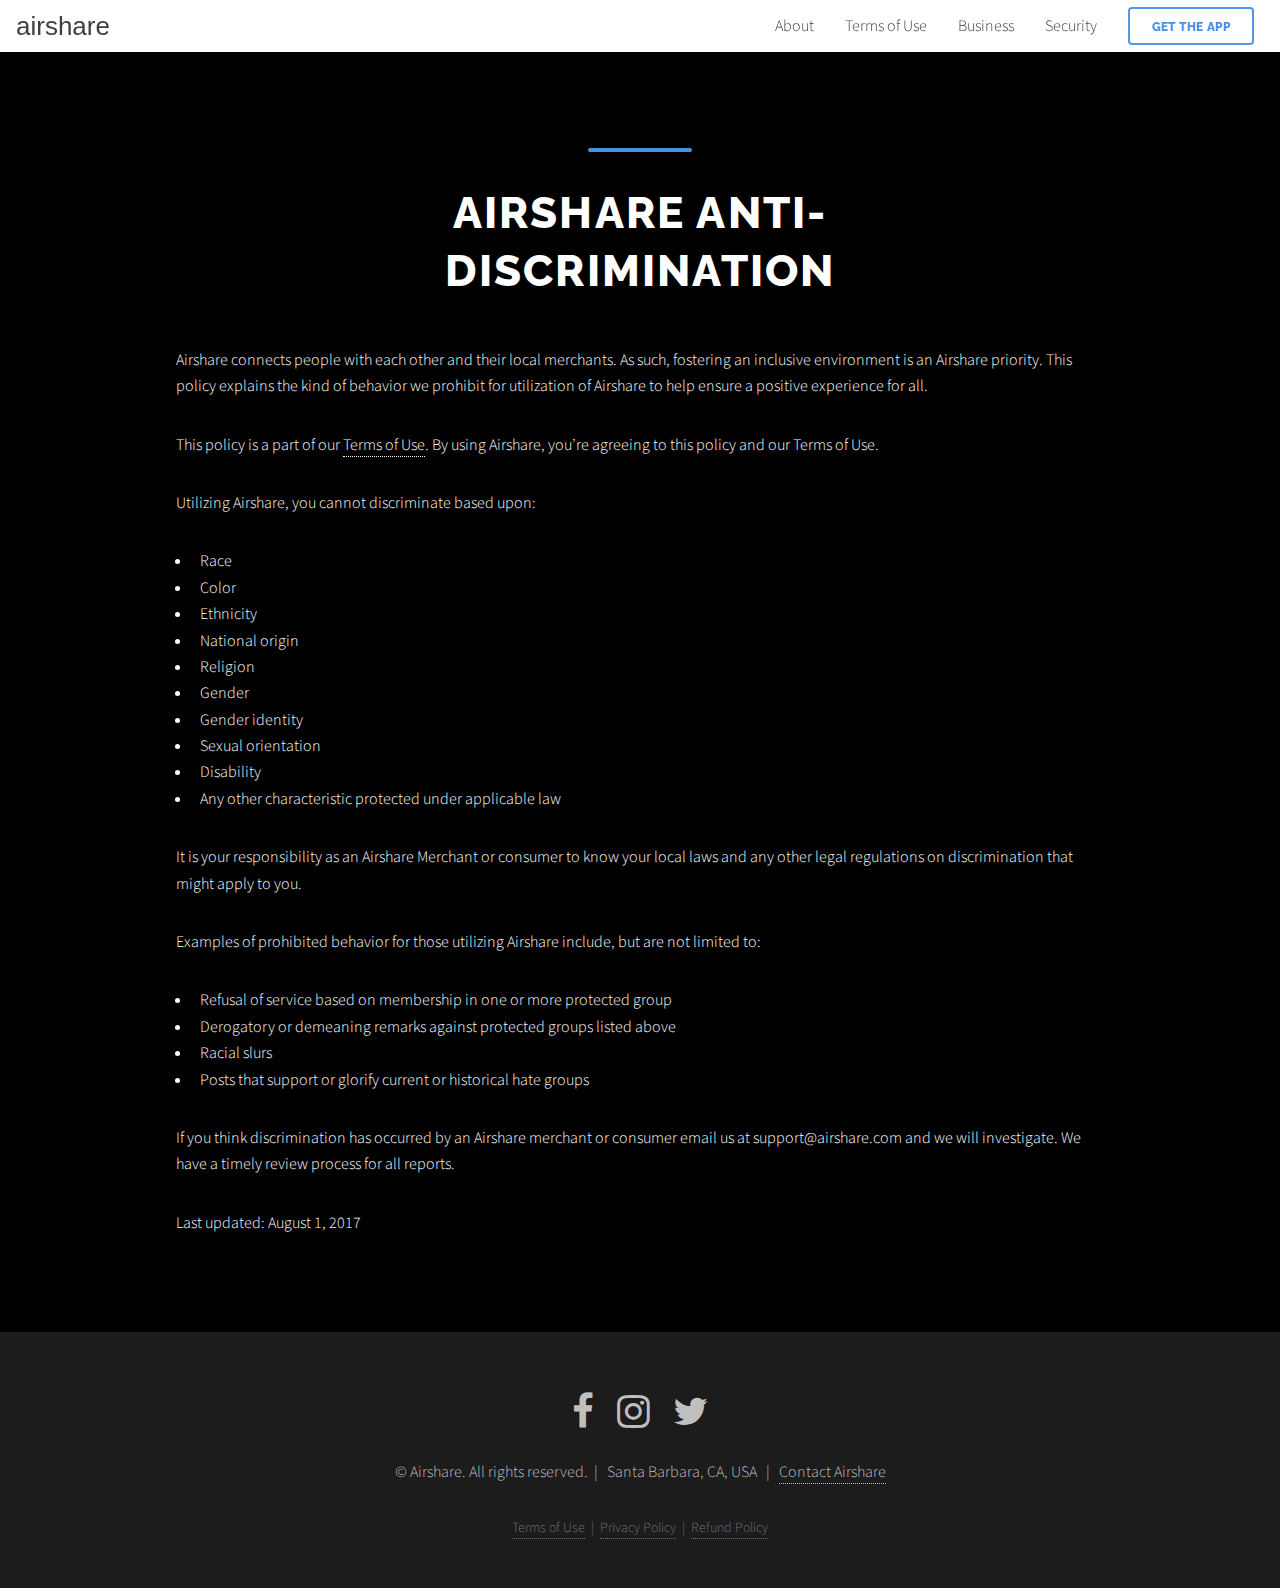
==== antidiscrimination_policy.html @ 9a364bba "merchant services agreement added" ====
<!DOCTYPE HTML>

<html>
	<head>
		<title>Airshare | Anti-Discrimination Policy</title>
		<meta charset="utf-8" />
		<meta name="viewport" content="width=device-width, initial-scale=1" />
		<link rel="stylesheet" href="assets/css/main.css" />
	</head>
	<body>

		<!-- Wrapper -->
			<div id="wrapper">

				<!-- Header -->
					<header id="header">

						<!-- Logo -->
							<div class="logo">
								<a href="/" class="questrial">airshare</a>
							</div>

						<!-- Nav -->
							<nav id="nav">
								<ul>
									<!-- <li class=""><a href="index.html" class="blue">Home</a></li> -->
									<li><a href="/#first" class="blue">About</a></li>
									<!--  <li>
										<a href="#" class="icon fa-angle-down">About</a>
										<ul>
											<li><a href="#">Option One</a></li>
											<li><a href="#">Option Two</a></li>
											<li><a href="#">Option Three</a></li>
											<li>
												<a href="#">Submenu</a>
												<ul>
													<li><a href="#">Option One</a></li>
													<li><a href="#">Option Two</a></li>
													<li><a href="#">Option Three</a></li>
													<li><a href="#">Option Four</a></li>
												</ul>
											</li>
										</ul>
									</li>  -->
									<li><a href="/#howitworks">Terms of Use</a></li>
									<li><a href="http://merchant.getairshare.com/" target="_blank">Business</a></li>
									<li><a href="security.html">Security</a></li>
									<!-- <li><a href="#">Get the App</a></li> -->
									<li><a href="https://itunes.apple.com/app/id1146579994" target="_blank" class="button alt fit small getappbtn">Get the App</a></li>
								</ul>
							</nav>

					</header>

				<!-- Section -->
					<section class="main alt">
						<header>
							<h1 class="whitetext">AIRSHARE ANTI-DISCRIMINATION</h1>
							
						</header>
						<div class="inner">

							<p class="whitetext">Airshare connects people with each other and their local merchants. As such, fostering an inclusive environment is an Airshare priority. This policy explains the kind of behavior we prohibit for utilization of Airshare to help ensure a positive experience for all.</p>

							<p class="whitetext">This policy is a part of our <a href="terms_of_use.html">Terms of Use</a>. By using Airshare, you’re agreeing to this policy and our Terms of Use.</p>

							<p class="whitetext">Utilizing Airshare, you cannot discriminate based upon:</p>

							<ul>
								<li class="whitetext">Race</li>
								<li class="whitetext">Color</li>
								<li class="whitetext">Ethnicity</li>
								<li class="whitetext">National origin</li>
								<li class="whitetext">Religion</li>
								<li class="whitetext">Gender</li>
								<li class="whitetext">Gender identity</li>
								<li class="whitetext">Sexual orientation</li>
								<li class="whitetext">Disability</li>
								<li class="whitetext">Any other characteristic protected under applicable law</li>
							</ul>

							
							<p class="whitetext">It is your responsibility as an Airshare Merchant or consumer to know your local laws and any other legal regulations on discrimination that might apply to you.</p>

							<p class="whitetext">Examples of prohibited behavior for those utilizing Airshare include, but are not limited to:</p>

							<ul>
								<li class="whitetext">Refusal of service based on membership in one or more protected group</li>
								<li class="whitetext">Derogatory or demeaning remarks against protected groups listed above</li>
								<li class="whitetext">Racial slurs</li>
								<li class="whitetext">Posts that support or glorify current or historical hate groups</li>
							</ul>

							<p class="whitetext">If you think discrimination has occurred by an Airshare merchant or consumer email us at support@airshare.com and we will investigate. We have a timely review process for all reports.</p>

							<p class="whitetext">Last updated: August 1, 2017</p>
							

							
							

						</div>
					</section>

				<!-- Footer -->
					<footer id="footer">
						<ul class="icons">
							<li><a href="https://www.facebook.com/getairshare/" target="_blank" class="icon alt fa-facebook"><span class="label">Facebook</span></a></li>
							<li><a href="https://www.instagram.com/getairshare/" target="_blank" class="icon alt fa-instagram"><span class="label">Instagram</span></a></li>
							<li><a href="https://twitter.com/getairshare" target="_blank" class="icon alt fa-twitter"><span class="label">Twitter</span></a></li>
							<!-- <li><a href="#" class="icon alt fa-youtube"><span class="label">Youtube</span></a></li> -->
							<!--  <li><a href="#" class="icon alt fa-phone"><span class="label">Phone</span></a></li>
							<li><a href="#" class="icon alt fa-envelope-o"><span class="label">Email</span></a></li>  -->
						</ul>
						<p class="copyright">&copy; Airshare. All rights reserved.&nbsp; | &nbsp; Santa Barbara, CA, USA &nbsp; | &nbsp; <a href="mailto:info@airshare.com?Subject=Website%20Inquiry" target="_top">Contact Airshare</a></p>
						<p class="terms"><a href="terms_of_use.html">Terms of Use</a>&nbsp; | &nbsp;<a href="privacy_policy.html">Privacy Policy</a>&nbsp; | &nbsp;<a href="refund_policy.html">Refund Policy</a></p>

					</footer>

			</div>

		<!-- Scripts -->
			<script src="assets/js/jquery.min.js"></script>
			<script src="assets/js/jquery.dropotron.min.js"></script>
			<script src="assets/js/jquery.scrollex.min.js"></script>
			<script src="assets/js/jquery.scrolly.min.js"></script>
			<script src="assets/js/skel.min.js"></script>
			<script src="assets/js/util.js"></script>
			<script src="assets/js/main.js"></script>

	</body>
</html>
---- assets/css/main.css ----
@import url(font-awesome.min.css);
@import url("https://fonts.googleapis.com/css?family=Raleway:800|Source+Sans+Pro:300,300i,600,600i");



/* Reset */

	html, body, div, span, applet, object, iframe, h1, h2, h3, h4, h5, h6, p, blockquote, pre, a, abbr, acronym, address, big, cite, code, del, dfn, em, img, ins, kbd, q, s, samp, small, strike, strong, sub, sup, tt, var, b, u, i, center, dl, dt, dd, ol, ul, li, fieldset, form, label, legend, table, caption, tbody, tfoot, thead, tr, th, td, article, aside, canvas, details, embed, figure, figcaption, footer, header, hgroup, menu, nav, output, ruby, section, summary, time, mark, audio, video {
		margin: 0;
		padding: 0;
		border: 0;
		font-size: 100%;
		font: inherit;
		vertical-align: baseline;
	}

	article, aside, details, figcaption, figure, footer, header, hgroup, menu, nav, section {
		display: block;
	}

	body {
		line-height: 1;
	}

	ol, ul {
		list-style: none;
	}

	blockquote, q {
		quotes: none;
	}

	blockquote:before, blockquote:after, q:before, q:after {
		content: '';
		content: none;
	}

	table {
		border-collapse: collapse;
		border-spacing: 0;
	}

	body {
		-webkit-text-size-adjust: none;
	}

/* Box Model */

	*, *:before, *:after {
		-moz-box-sizing: border-box;
		-webkit-box-sizing: border-box;
		box-sizing: border-box;
	}

/* Grid */

	.row {
		border-bottom: solid 1px transparent;
		-moz-box-sizing: border-box;
		-webkit-box-sizing: border-box;
		box-sizing: border-box;
	}

	.row > * {
		float: left;
		-moz-box-sizing: border-box;
		-webkit-box-sizing: border-box;
		box-sizing: border-box;
	}

	.row:after, .row:before {
		content: '';
		display: block;
		clear: both;
		height: 0;
	}

	.row.uniform > * > :first-child {
		margin-top: 0;
	}

	.row.uniform > * > :last-child {
		margin-bottom: 0;
	}

	.row.\30 \25 > * {
		padding: 0 0 0 0rem;
	}

	.row.\30 \25 {
		margin: 0 0 -1px 0rem;
	}

	.row.uniform.\30 \25 > * {
		padding: 0rem 0 0 0rem;
	}

	.row.uniform.\30 \25 {
		margin: 0rem 0 -1px 0rem;
	}

	.row > * {
		padding: 0 0 0 1.5rem;
	}

	.row {
		margin: 0 0 -1px -1.5rem;
	}

	.row.uniform > * {
		padding: 1.5rem 0 0 1.5rem;
	}

	.row.uniform {
		margin: -1.5rem 0 -1px -1.5rem;
	}

	.row.\32 00\25 > * {
		padding: 0 0 0 3rem;
	}

	.row.\32 00\25 {
		margin: 0 0 -1px -3rem;
	}

	.row.uniform.\32 00\25 > * {
		padding: 3rem 0 0 3rem;
	}

	.row.uniform.\32 00\25 {
		margin: -3rem 0 -1px -3rem;
	}

	.row.\31 50\25 > * {
		padding: 0 0 0 2.25rem;
	}

	.row.\31 50\25 {
		margin: 0 0 -1px -2.25rem;
	}

	.row.uniform.\31 50\25 > * {
		padding: 2.25rem 0 0 2.25rem;
	}

	.row.uniform.\31 50\25 {
		margin: -2.25rem 0 -1px -2.25rem;
	}

	.row.\35 0\25 > * {
		padding: 0 0 0 0.75rem;
	}

	.row.\35 0\25 {
		margin: 0 0 -1px -0.75rem;
	}

	.row.uniform.\35 0\25 > * {
		padding: 0.75rem 0 0 0.75rem;
	}

	.row.uniform.\35 0\25 {
		margin: -0.75rem 0 -1px -0.75rem;
	}

	.row.\32 5\25 > * {
		padding: 0 0 0 0.375rem;
	}

	.row.\32 5\25 {
		margin: 0 0 -1px -0.375rem;
	}

	.row.uniform.\32 5\25 > * {
		padding: 0.375rem 0 0 0.375rem;
	}

	.row.uniform.\32 5\25 {
		margin: -0.375rem 0 -1px -0.375rem;
	}

	.\31 2u, .\31 2u\24 {
		width: 100%;
		clear: none;
		margin-left: 0;
	}

	.\31 1u, .\31 1u\24 {
		width: 91.6666666667%;
		clear: none;
		margin-left: 0;
	}

	.\31 0u, .\31 0u\24 {
		width: 83.3333333333%;
		clear: none;
		margin-left: 0;
	}

	.\39 u, .\39 u\24 {
		width: 75%;
		clear: none;
		margin-left: 0;
	}

	.\38 u, .\38 u\24 {
		width: 66.6666666667%;
		clear: none;
		margin-left: 0;
	}

	.\37 u, .\37 u\24 {
		width: 58.3333333333%;
		clear: none;
		margin-left: 0;
	}

	.\36 u, .\36 u\24 {
		width: 50%;
		clear: none;
		margin-left: 0;
	}

	.\35 u, .\35 u\24 {
		width: 41.6666666667%;
		clear: none;
		margin-left: 0;
	}

	.\34 u, .\34 u\24 {
		width: 33.3333333333%;
		clear: none;
		margin-left: 0;
	}

	.\33 u, .\33 u\24 {
		width: 25%;
		clear: none;
		margin-left: 0;
	}

	.\32 u, .\32 u\24 {
		width: 16.6666666667%;
		clear: none;
		margin-left: 0;
	}

	.\31 u, .\31 u\24 {
		width: 8.3333333333%;
		clear: none;
		margin-left: 0;
	}

	.\31 2u\24 + *,
	.\31 1u\24 + *,
	.\31 0u\24 + *,
	.\39 u\24 + *,
	.\38 u\24 + *,
	.\37 u\24 + *,
	.\36 u\24 + *,
	.\35 u\24 + *,
	.\34 u\24 + *,
	.\33 u\24 + *,
	.\32 u\24 + *,
	.\31 u\24 + * {
		clear: left;
	}

	.\-11u {
		margin-left: 91.66667%;
	}

	.\-10u {
		margin-left: 83.33333%;
	}

	.\-9u {
		margin-left: 75%;
	}

	.\-8u {
		margin-left: 66.66667%;
	}

	.\-7u {
		margin-left: 58.33333%;
	}

	.\-6u {
		margin-left: 50%;
	}

	.\-5u {
		margin-left: 41.66667%;
	}

	.\-4u {
		margin-left: 33.33333%;
	}

	.\-3u {
		margin-left: 25%;
	}

	.\-2u {
		margin-left: 16.66667%;
	}

	.\-1u {
		margin-left: 8.33333%;
	}

	@media screen and (max-width: 1680px) {

		.row > * {
			padding: 0 0 0 1.5rem;
		}

		.row {
			margin: 0 0 -1px -1.5rem;
		}

		.row.uniform > * {
			padding: 1.5rem 0 0 1.5rem;
		}

		.row.uniform {
			margin: -1.5rem 0 -1px -1.5rem;
		}

		.row.\32 00\25 > * {
			padding: 0 0 0 3rem;
		}

		.row.\32 00\25 {
			margin: 0 0 -1px -3rem;
		}

		.row.uniform.\32 00\25 > * {
			padding: 3rem 0 0 3rem;
		}

		.row.uniform.\32 00\25 {
			margin: -3rem 0 -1px -3rem;
		}

		.row.\31 50\25 > * {
			padding: 0 0 0 2.25rem;
		}

		.row.\31 50\25 {
			margin: 0 0 -1px -2.25rem;
		}

		.row.uniform.\31 50\25 > * {
			padding: 2.25rem 0 0 2.25rem;
		}

		.row.uniform.\31 50\25 {
			margin: -2.25rem 0 -1px -2.25rem;
		}

		.row.\35 0\25 > * {
			padding: 0 0 0 0.75rem;
		}

		.row.\35 0\25 {
			margin: 0 0 -1px -0.75rem;
		}

		.row.uniform.\35 0\25 > * {
			padding: 0.75rem 0 0 0.75rem;
		}

		.row.uniform.\35 0\25 {
			margin: -0.75rem 0 -1px -0.75rem;
		}

		.row.\32 5\25 > * {
			padding: 0 0 0 0.375rem;
		}

		.row.\32 5\25 {
			margin: 0 0 -1px -0.375rem;
		}

		.row.uniform.\32 5\25 > * {
			padding: 0.375rem 0 0 0.375rem;
		}

		.row.uniform.\32 5\25 {
			margin: -0.375rem 0 -1px -0.375rem;
		}

		.\31 2u\28xlarge\29, .\31 2u\24\28xlarge\29 {
			width: 100%;
			clear: none;
			margin-left: 0;
		}

		.\31 1u\28xlarge\29, .\31 1u\24\28xlarge\29 {
			width: 91.6666666667%;
			clear: none;
			margin-left: 0;
		}

		.\31 0u\28xlarge\29, .\31 0u\24\28xlarge\29 {
			width: 83.3333333333%;
			clear: none;
			margin-left: 0;
		}

		.\39 u\28xlarge\29, .\39 u\24\28xlarge\29 {
			width: 75%;
			clear: none;
			margin-left: 0;
		}

		.\38 u\28xlarge\29, .\38 u\24\28xlarge\29 {
			width: 66.6666666667%;
			clear: none;
			margin-left: 0;
		}

		.\37 u\28xlarge\29, .\37 u\24\28xlarge\29 {
			width: 58.3333333333%;
			clear: none;
			margin-left: 0;
		}

		.\36 u\28xlarge\29, .\36 u\24\28xlarge\29 {
			width: 50%;
			clear: none;
			margin-left: 0;
		}

		.\35 u\28xlarge\29, .\35 u\24\28xlarge\29 {
			width: 41.6666666667%;
			clear: none;
			margin-left: 0;
		}

		.\34 u\28xlarge\29, .\34 u\24\28xlarge\29 {
			width: 33.3333333333%;
			clear: none;
			margin-left: 0;
		}

		.\33 u\28xlarge\29, .\33 u\24\28xlarge\29 {
			width: 25%;
			clear: none;
			margin-left: 0;
		}

		.\32 u\28xlarge\29, .\32 u\24\28xlarge\29 {
			width: 16.6666666667%;
			clear: none;
			margin-left: 0;
		}

		.\31 u\28xlarge\29, .\31 u\24\28xlarge\29 {
			width: 8.3333333333%;
			clear: none;
			margin-left: 0;
		}

		.\31 2u\24\28xlarge\29 + *,
		.\31 1u\24\28xlarge\29 + *,
		.\31 0u\24\28xlarge\29 + *,
		.\39 u\24\28xlarge\29 + *,
		.\38 u\24\28xlarge\29 + *,
		.\37 u\24\28xlarge\29 + *,
		.\36 u\24\28xlarge\29 + *,
		.\35 u\24\28xlarge\29 + *,
		.\34 u\24\28xlarge\29 + *,
		.\33 u\24\28xlarge\29 + *,
		.\32 u\24\28xlarge\29 + *,
		.\31 u\24\28xlarge\29 + * {
			clear: left;
		}

		.\-11u\28xlarge\29 {
			margin-left: 91.66667%;
		}

		.\-10u\28xlarge\29 {
			margin-left: 83.33333%;
		}

		.\-9u\28xlarge\29 {
			margin-left: 75%;
		}

		.\-8u\28xlarge\29 {
			margin-left: 66.66667%;
		}

		.\-7u\28xlarge\29 {
			margin-left: 58.33333%;
		}

		.\-6u\28xlarge\29 {
			margin-left: 50%;
		}

		.\-5u\28xlarge\29 {
			margin-left: 41.66667%;
		}

		.\-4u\28xlarge\29 {
			margin-left: 33.33333%;
		}

		.\-3u\28xlarge\29 {
			margin-left: 25%;
		}

		.\-2u\28xlarge\29 {
			margin-left: 16.66667%;
		}

		.\-1u\28xlarge\29 {
			margin-left: 8.33333%;
		}

	}

	@media screen and (max-width: 1280px) {

		.row > * {
			padding: 0 0 0 1.5rem;
		}

		.row {
			margin: 0 0 -1px -1.5rem;
		}

		.row.uniform > * {
			padding: 1.5rem 0 0 1.5rem;
		}

		.row.uniform {
			margin: -1.5rem 0 -1px -1.5rem;
		}

		.row.\32 00\25 > * {
			padding: 0 0 0 3rem;
		}

		.row.\32 00\25 {
			margin: 0 0 -1px -3rem;
		}

		.row.uniform.\32 00\25 > * {
			padding: 3rem 0 0 3rem;
		}

		.row.uniform.\32 00\25 {
			margin: -3rem 0 -1px -3rem;
		}

		.row.\31 50\25 > * {
			padding: 0 0 0 2.25rem;
		}

		.row.\31 50\25 {
			margin: 0 0 -1px -2.25rem;
		}

		.row.uniform.\31 50\25 > * {
			padding: 2.25rem 0 0 2.25rem;
		}

		.row.uniform.\31 50\25 {
			margin: -2.25rem 0 -1px -2.25rem;
		}

		.row.\35 0\25 > * {
			padding: 0 0 0 0.75rem;
		}

		.row.\35 0\25 {
			margin: 0 0 -1px -0.75rem;
		}

		.row.uniform.\35 0\25 > * {
			padding: 0.75rem 0 0 0.75rem;
		}

		.row.uniform.\35 0\25 {
			margin: -0.75rem 0 -1px -0.75rem;
		}

		.row.\32 5\25 > * {
			padding: 0 0 0 0.375rem;
		}

		.row.\32 5\25 {
			margin: 0 0 -1px -0.375rem;
		}

		.row.uniform.\32 5\25 > * {
			padding: 0.375rem 0 0 0.375rem;
		}

		.row.uniform.\32 5\25 {
			margin: -0.375rem 0 -1px -0.375rem;
		}

		.\31 2u\28large\29, .\31 2u\24\28large\29 {
			width: 100%;
			clear: none;
			margin-left: 0;
		}

		.\31 1u\28large\29, .\31 1u\24\28large\29 {
			width: 91.6666666667%;
			clear: none;
			margin-left: 0;
		}

		.\31 0u\28large\29, .\31 0u\24\28large\29 {
			width: 83.3333333333%;
			clear: none;
			margin-left: 0;
		}

		.\39 u\28large\29, .\39 u\24\28large\29 {
			width: 75%;
			clear: none;
			margin-left: 0;
		}

		.\38 u\28large\29, .\38 u\24\28large\29 {
			width: 66.6666666667%;
			clear: none;
			margin-left: 0;
		}

		.\37 u\28large\29, .\37 u\24\28large\29 {
			width: 58.3333333333%;
			clear: none;
			margin-left: 0;
		}

		.\36 u\28large\29, .\36 u\24\28large\29 {
			width: 50%;
			clear: none;
			margin-left: 0;
		}

		.\35 u\28large\29, .\35 u\24\28large\29 {
			width: 41.6666666667%;
			clear: none;
			margin-left: 0;
		}

		.\34 u\28large\29, .\34 u\24\28large\29 {
			width: 33.3333333333%;
			clear: none;
			margin-left: 0;
		}

		.\33 u\28large\29, .\33 u\24\28large\29 {
			width: 25%;
			clear: none;
			margin-left: 0;
		}

		.\32 u\28large\29, .\32 u\24\28large\29 {
			width: 16.6666666667%;
			clear: none;
			margin-left: 0;
		}

		.\31 u\28large\29, .\31 u\24\28large\29 {
			width: 8.3333333333%;
			clear: none;
			margin-left: 0;
		}

		.\31 2u\24\28large\29 + *,
		.\31 1u\24\28large\29 + *,
		.\31 0u\24\28large\29 + *,
		.\39 u\24\28large\29 + *,
		.\38 u\24\28large\29 + *,
		.\37 u\24\28large\29 + *,
		.\36 u\24\28large\29 + *,
		.\35 u\24\28large\29 + *,
		.\34 u\24\28large\29 + *,
		.\33 u\24\28large\29 + *,
		.\32 u\24\28large\29 + *,
		.\31 u\24\28large\29 + * {
			clear: left;
		}

		.\-11u\28large\29 {
			margin-left: 91.66667%;
		}

		.\-10u\28large\29 {
			margin-left: 83.33333%;
		}

		.\-9u\28large\29 {
			margin-left: 75%;
		}

		.\-8u\28large\29 {
			margin-left: 66.66667%;
		}

		.\-7u\28large\29 {
			margin-left: 58.33333%;
		}

		.\-6u\28large\29 {
			margin-left: 50%;
		}

		.\-5u\28large\29 {
			margin-left: 41.66667%;
		}

		.\-4u\28large\29 {
			margin-left: 33.33333%;
		}

		.\-3u\28large\29 {
			margin-left: 25%;
		}

		.\-2u\28large\29 {
			margin-left: 16.66667%;
		}

		.\-1u\28large\29 {
			margin-left: 8.33333%;
		}

	}

	@media screen and (max-width: 980px) {

		.row > * {
			padding: 0 0 0 1.5rem;
		}

		.row {
			margin: 0 0 -1px -1.5rem;
		}

		.row.uniform > * {
			padding: 1.5rem 0 0 1.5rem;
		}

		.row.uniform {
			margin: -1.5rem 0 -1px -1.5rem;
		}

		.row.\32 00\25 > * {
			padding: 0 0 0 3rem;
		}

		.row.\32 00\25 {
			margin: 0 0 -1px -3rem;
		}

		.row.uniform.\32 00\25 > * {
			padding: 3rem 0 0 3rem;
		}

		.row.uniform.\32 00\25 {
			margin: -3rem 0 -1px -3rem;
		}

		.row.\31 50\25 > * {
			padding: 0 0 0 2.25rem;
		}

		.row.\31 50\25 {
			margin: 0 0 -1px -2.25rem;
		}

		.row.uniform.\31 50\25 > * {
			padding: 2.25rem 0 0 2.25rem;
		}

		.row.uniform.\31 50\25 {
			margin: -2.25rem 0 -1px -2.25rem;
		}

		.row.\35 0\25 > * {
			padding: 0 0 0 0.75rem;
		}

		.row.\35 0\25 {
			margin: 0 0 -1px -0.75rem;
		}

		.row.uniform.\35 0\25 > * {
			padding: 0.75rem 0 0 0.75rem;
		}

		.row.uniform.\35 0\25 {
			margin: -0.75rem 0 -1px -0.75rem;
		}

		.row.\32 5\25 > * {
			padding: 0 0 0 0.375rem;
		}

		.row.\32 5\25 {
			margin: 0 0 -1px -0.375rem;
		}

		.row.uniform.\32 5\25 > * {
			padding: 0.375rem 0 0 0.375rem;
		}

		.row.uniform.\32 5\25 {
			margin: -0.375rem 0 -1px -0.375rem;
		}

		.\31 2u\28medium\29, .\31 2u\24\28medium\29 {
			width: 100%;
			clear: none;
			margin-left: 0;
		}

		.\31 1u\28medium\29, .\31 1u\24\28medium\29 {
			width: 91.6666666667%;
			clear: none;
			margin-left: 0;
		}

		.\31 0u\28medium\29, .\31 0u\24\28medium\29 {
			width: 83.3333333333%;
			clear: none;
			margin-left: 0;
		}

		.\39 u\28medium\29, .\39 u\24\28medium\29 {
			width: 75%;
			clear: none;
			margin-left: 0;
		}

		.\38 u\28medium\29, .\38 u\24\28medium\29 {
			width: 66.6666666667%;
			clear: none;
			margin-left: 0;
		}

		.\37 u\28medium\29, .\37 u\24\28medium\29 {
			width: 58.3333333333%;
			clear: none;
			margin-left: 0;
		}

		.\36 u\28medium\29, .\36 u\24\28medium\29 {
			width: 50%;
			clear: none;
			margin-left: 0;
		}

		.\35 u\28medium\29, .\35 u\24\28medium\29 {
			width: 41.6666666667%;
			clear: none;
			margin-left: 0;
		}

		.\34 u\28medium\29, .\34 u\24\28medium\29 {
			width: 33.3333333333%;
			clear: none;
			margin-left: 0;
		}

		.\33 u\28medium\29, .\33 u\24\28medium\29 {
			width: 25%;
			clear: none;
			margin-left: 0;
		}

		.\32 u\28medium\29, .\32 u\24\28medium\29 {
			width: 16.6666666667%;
			clear: none;
			margin-left: 0;
		}

		.\31 u\28medium\29, .\31 u\24\28medium\29 {
			width: 8.3333333333%;
			clear: none;
			margin-left: 0;
		}

		.\31 2u\24\28medium\29 + *,
		.\31 1u\24\28medium\29 + *,
		.\31 0u\24\28medium\29 + *,
		.\39 u\24\28medium\29 + *,
		.\38 u\24\28medium\29 + *,
		.\37 u\24\28medium\29 + *,
		.\36 u\24\28medium\29 + *,
		.\35 u\24\28medium\29 + *,
		.\34 u\24\28medium\29 + *,
		.\33 u\24\28medium\29 + *,
		.\32 u\24\28medium\29 + *,
		.\31 u\24\28medium\29 + * {
			clear: left;
		}

		.\-11u\28medium\29 {
			margin-left: 91.66667%;
		}

		.\-10u\28medium\29 {
			margin-left: 83.33333%;
		}

		.\-9u\28medium\29 {
			margin-left: 75%;
		}

		.\-8u\28medium\29 {
			margin-left: 66.66667%;
		}

		.\-7u\28medium\29 {
			margin-left: 58.33333%;
		}

		.\-6u\28medium\29 {
			margin-left: 50%;
		}

		.\-5u\28medium\29 {
			margin-left: 41.66667%;
		}

		.\-4u\28medium\29 {
			margin-left: 33.33333%;
		}

		.\-3u\28medium\29 {
			margin-left: 25%;
		}

		.\-2u\28medium\29 {
			margin-left: 16.66667%;
		}

		.\-1u\28medium\29 {
			margin-left: 8.33333%;
		}

	}

	@media screen and (max-width: 736px) {

		.row > * {
			padding: 0 0 0 1.5rem;
		}

		.row {
			margin: 0 0 -1px -1.5rem;
		}

		.row.uniform > * {
			padding: 1.5rem 0 0 1.5rem;
		}

		.row.uniform {
			margin: -1.5rem 0 -1px -1.5rem;
		}

		.row.\32 00\25 > * {
			padding: 0 0 0 3rem;
		}

		.row.\32 00\25 {
			margin: 0 0 -1px -3rem;
		}

		.row.uniform.\32 00\25 > * {
			padding: 3rem 0 0 3rem;
		}

		.row.uniform.\32 00\25 {
			margin: -3rem 0 -1px -3rem;
		}

		.row.\31 50\25 > * {
			padding: 0 0 0 2.25rem;
		}

		.row.\31 50\25 {
			margin: 0 0 -1px -2.25rem;
		}

		.row.uniform.\31 50\25 > * {
			padding: 2.25rem 0 0 2.25rem;
		}

		.row.uniform.\31 50\25 {
			margin: -2.25rem 0 -1px -2.25rem;
		}

		.row.\35 0\25 > * {
			padding: 0 0 0 0.75rem;
		}

		.row.\35 0\25 {
			margin: 0 0 -1px -0.75rem;
		}

		.row.uniform.\35 0\25 > * {
			padding: 0.75rem 0 0 0.75rem;
		}

		.row.uniform.\35 0\25 {
			margin: -0.75rem 0 -1px -0.75rem;
		}

		.row.\32 5\25 > * {
			padding: 0 0 0 0.375rem;
		}

		.row.\32 5\25 {
			margin: 0 0 -1px -0.375rem;
		}

		.row.uniform.\32 5\25 > * {
			padding: 0.375rem 0 0 0.375rem;
		}

		.row.uniform.\32 5\25 {
			margin: -0.375rem 0 -1px -0.375rem;
		}

		.\31 2u\28small\29, .\31 2u\24\28small\29 {
			width: 100%;
			clear: none;
			margin-left: 0;
		}

		.\31 1u\28small\29, .\31 1u\24\28small\29 {
			width: 91.6666666667%;
			clear: none;
			margin-left: 0;
		}

		.\31 0u\28small\29, .\31 0u\24\28small\29 {
			width: 83.3333333333%;
			clear: none;
			margin-left: 0;
		}

		.\39 u\28small\29, .\39 u\24\28small\29 {
			width: 75%;
			clear: none;
			margin-left: 0;
		}

		.\38 u\28small\29, .\38 u\24\28small\29 {
			width: 66.6666666667%;
			clear: none;
			margin-left: 0;
		}

		.\37 u\28small\29, .\37 u\24\28small\29 {
			width: 58.3333333333%;
			clear: none;
			margin-left: 0;
		}

		.\36 u\28small\29, .\36 u\24\28small\29 {
			width: 50%;
			clear: none;
			margin-left: 0;
		}

		.\35 u\28small\29, .\35 u\24\28small\29 {
			width: 41.6666666667%;
			clear: none;
			margin-left: 0;
		}

		.\34 u\28small\29, .\34 u\24\28small\29 {
			width: 33.3333333333%;
			clear: none;
			margin-left: 0;
		}

		.\33 u\28small\29, .\33 u\24\28small\29 {
			width: 25%;
			clear: none;
			margin-left: 0;
		}

		.\32 u\28small\29, .\32 u\24\28small\29 {
			width: 16.6666666667%;
			clear: none;
			margin-left: 0;
		}

		.\31 u\28small\29, .\31 u\24\28small\29 {
			width: 8.3333333333%;
			clear: none;
			margin-left: 0;
		}

		.\31 2u\24\28small\29 + *,
		.\31 1u\24\28small\29 + *,
		.\31 0u\24\28small\29 + *,
		.\39 u\24\28small\29 + *,
		.\38 u\24\28small\29 + *,
		.\37 u\24\28small\29 + *,
		.\36 u\24\28small\29 + *,
		.\35 u\24\28small\29 + *,
		.\34 u\24\28small\29 + *,
		.\33 u\24\28small\29 + *,
		.\32 u\24\28small\29 + *,
		.\31 u\24\28small\29 + * {
			clear: left;
		}

		.\-11u\28small\29 {
			margin-left: 91.66667%;
		}

		.\-10u\28small\29 {
			margin-left: 83.33333%;
		}

		.\-9u\28small\29 {
			margin-left: 75%;
		}

		.\-8u\28small\29 {
			margin-left: 66.66667%;
		}

		.\-7u\28small\29 {
			margin-left: 58.33333%;
		}

		.\-6u\28small\29 {
			margin-left: 50%;
		}

		.\-5u\28small\29 {
			margin-left: 41.66667%;
		}

		.\-4u\28small\29 {
			margin-left: 33.33333%;
		}

		.\-3u\28small\29 {
			margin-left: 25%;
		}

		.\-2u\28small\29 {
			margin-left: 16.66667%;
		}

		.\-1u\28small\29 {
			margin-left: 8.33333%;
		}

	}

	@media screen and (max-width: 480px) {

		.row > * {
			padding: 0 0 0 1.5rem;
		}

		.row {
			margin: 0 0 -1px -1.5rem;
		}

		.row.uniform > * {
			padding: 1.5rem 0 0 1.5rem;
		}

		.row.uniform {
			margin: -1.5rem 0 -1px -1.5rem;
		}

		.row.\32 00\25 > * {
			padding: 0 0 0 3rem;
		}

		.row.\32 00\25 {
			margin: 0 0 -1px -3rem;
		}

		.row.uniform.\32 00\25 > * {
			padding: 3rem 0 0 3rem;
		}

		.row.uniform.\32 00\25 {
			margin: -3rem 0 -1px -3rem;
		}

		.row.\31 50\25 > * {
			padding: 0 0 0 2.25rem;
		}

		.row.\31 50\25 {
			margin: 0 0 -1px -2.25rem;
		}

		.row.uniform.\31 50\25 > * {
			padding: 2.25rem 0 0 2.25rem;
		}

		.row.uniform.\31 50\25 {
			margin: -2.25rem 0 -1px -2.25rem;
		}

		.row.\35 0\25 > * {
			padding: 0 0 0 0.75rem;
		}

		.row.\35 0\25 {
			margin: 0 0 -1px -0.75rem;
		}

		.row.uniform.\35 0\25 > * {
			padding: 0.75rem 0 0 0.75rem;
		}

		.row.uniform.\35 0\25 {
			margin: -0.75rem 0 -1px -0.75rem;
		}

		.row.\32 5\25 > * {
			padding: 0 0 0 0.375rem;
		}

		.row.\32 5\25 {
			margin: 0 0 -1px -0.375rem;
		}

		.row.uniform.\32 5\25 > * {
			padding: 0.375rem 0 0 0.375rem;
		}

		.row.uniform.\32 5\25 {
			margin: -0.375rem 0 -1px -0.375rem;
		}

		.\31 2u\28xsmall\29, .\31 2u\24\28xsmall\29 {
			width: 100%;
			clear: none;
			margin-left: 0;
		}

		.\31 1u\28xsmall\29, .\31 1u\24\28xsmall\29 {
			width: 91.6666666667%;
			clear: none;
			margin-left: 0;
		}

		.\31 0u\28xsmall\29, .\31 0u\24\28xsmall\29 {
			width: 83.3333333333%;
			clear: none;
			margin-left: 0;
		}

		.\39 u\28xsmall\29, .\39 u\24\28xsmall\29 {
			width: 75%;
			clear: none;
			margin-left: 0;
		}

		.\38 u\28xsmall\29, .\38 u\24\28xsmall\29 {
			width: 66.6666666667%;
			clear: none;
			margin-left: 0;
		}

		.\37 u\28xsmall\29, .\37 u\24\28xsmall\29 {
			width: 58.3333333333%;
			clear: none;
			margin-left: 0;
		}

		.\36 u\28xsmall\29, .\36 u\24\28xsmall\29 {
			width: 50%;
			clear: none;
			margin-left: 0;
		}

		.\35 u\28xsmall\29, .\35 u\24\28xsmall\29 {
			width: 41.6666666667%;
			clear: none;
			margin-left: 0;
		}

		.\34 u\28xsmall\29, .\34 u\24\28xsmall\29 {
			width: 33.3333333333%;
			clear: none;
			margin-left: 0;
		}

		.\33 u\28xsmall\29, .\33 u\24\28xsmall\29 {
			width: 25%;
			clear: none;
			margin-left: 0;
		}

		.\32 u\28xsmall\29, .\32 u\24\28xsmall\29 {
			width: 16.6666666667%;
			clear: none;
			margin-left: 0;
		}

		.\31 u\28xsmall\29, .\31 u\24\28xsmall\29 {
			width: 8.3333333333%;
			clear: none;
			margin-left: 0;
		}

		.\31 2u\24\28xsmall\29 + *,
		.\31 1u\24\28xsmall\29 + *,
		.\31 0u\24\28xsmall\29 + *,
		.\39 u\24\28xsmall\29 + *,
		.\38 u\24\28xsmall\29 + *,
		.\37 u\24\28xsmall\29 + *,
		.\36 u\24\28xsmall\29 + *,
		.\35 u\24\28xsmall\29 + *,
		.\34 u\24\28xsmall\29 + *,
		.\33 u\24\28xsmall\29 + *,
		.\32 u\24\28xsmall\29 + *,
		.\31 u\24\28xsmall\29 + * {
			clear: left;
		}

		.\-11u\28xsmall\29 {
			margin-left: 91.66667%;
		}

		.\-10u\28xsmall\29 {
			margin-left: 83.33333%;
		}

		.\-9u\28xsmall\29 {
			margin-left: 75%;
		}

		.\-8u\28xsmall\29 {
			margin-left: 66.66667%;
		}

		.\-7u\28xsmall\29 {
			margin-left: 58.33333%;
		}

		.\-6u\28xsmall\29 {
			margin-left: 50%;
		}

		.\-5u\28xsmall\29 {
			margin-left: 41.66667%;
		}

		.\-4u\28xsmall\29 {
			margin-left: 33.33333%;
		}

		.\-3u\28xsmall\29 {
			margin-left: 25%;
		}

		.\-2u\28xsmall\29 {
			margin-left: 16.66667%;
		}

		.\-1u\28xsmall\29 {
			margin-left: 8.33333%;
		}

	}

	@media screen and (max-width: 360px) {

		.row > * {
			padding: 0 0 0 1.5rem;
		}

		.row {
			margin: 0 0 -1px -1.5rem;
		}

		.row.uniform > * {
			padding: 1.5rem 0 0 1.5rem;
		}

		.row.uniform {
			margin: -1.5rem 0 -1px -1.5rem;
		}

		.row.\32 00\25 > * {
			padding: 0 0 0 3rem;
		}

		.row.\32 00\25 {
			margin: 0 0 -1px -3rem;
		}

		.row.uniform.\32 00\25 > * {
			padding: 3rem 0 0 3rem;
		}

		.row.uniform.\32 00\25 {
			margin: -3rem 0 -1px -3rem;
		}

		.row.\31 50\25 > * {
			padding: 0 0 0 2.25rem;
		}

		.row.\31 50\25 {
			margin: 0 0 -1px -2.25rem;
		}

		.row.uniform.\31 50\25 > * {
			padding: 2.25rem 0 0 2.25rem;
		}

		.row.uniform.\31 50\25 {
			margin: -2.25rem 0 -1px -2.25rem;
		}

		.row.\35 0\25 > * {
			padding: 0 0 0 0.75rem;
		}

		.row.\35 0\25 {
			margin: 0 0 -1px -0.75rem;
		}

		.row.uniform.\35 0\25 > * {
			padding: 0.75rem 0 0 0.75rem;
		}

		.row.uniform.\35 0\25 {
			margin: -0.75rem 0 -1px -0.75rem;
		}

		.row.\32 5\25 > * {
			padding: 0 0 0 0.375rem;
		}

		.row.\32 5\25 {
			margin: 0 0 -1px -0.375rem;
		}

		.row.uniform.\32 5\25 > * {
			padding: 0.375rem 0 0 0.375rem;
		}

		.row.uniform.\32 5\25 {
			margin: -0.375rem 0 -1px -0.375rem;
		}

		.\31 2u\28xxsmall\29, .\31 2u\24\28xxsmall\29 {
			width: 100%;
			clear: none;
			margin-left: 0;
		}

		.\31 1u\28xxsmall\29, .\31 1u\24\28xxsmall\29 {
			width: 91.6666666667%;
			clear: none;
			margin-left: 0;
		}

		.\31 0u\28xxsmall\29, .\31 0u\24\28xxsmall\29 {
			width: 83.3333333333%;
			clear: none;
			margin-left: 0;
		}

		.\39 u\28xxsmall\29, .\39 u\24\28xxsmall\29 {
			width: 75%;
			clear: none;
			margin-left: 0;
		}

		.\38 u\28xxsmall\29, .\38 u\24\28xxsmall\29 {
			width: 66.6666666667%;
			clear: none;
			margin-left: 0;
		}

		.\37 u\28xxsmall\29, .\37 u\24\28xxsmall\29 {
			width: 58.3333333333%;
			clear: none;
			margin-left: 0;
		}

		.\36 u\28xxsmall\29, .\36 u\24\28xxsmall\29 {
			width: 50%;
			clear: none;
			margin-left: 0;
		}

		.\35 u\28xxsmall\29, .\35 u\24\28xxsmall\29 {
			width: 41.6666666667%;
			clear: none;
			margin-left: 0;
		}

		.\34 u\28xxsmall\29, .\34 u\24\28xxsmall\29 {
			width: 33.3333333333%;
			clear: none;
			margin-left: 0;
		}

		.\33 u\28xxsmall\29, .\33 u\24\28xxsmall\29 {
			width: 25%;
			clear: none;
			margin-left: 0;
		}

		.\32 u\28xxsmall\29, .\32 u\24\28xxsmall\29 {
			width: 16.6666666667%;
			clear: none;
			margin-left: 0;
		}

		.\31 u\28xxsmall\29, .\31 u\24\28xxsmall\29 {
			width: 8.3333333333%;
			clear: none;
			margin-left: 0;
		}

		.\31 2u\24\28xxsmall\29 + *,
		.\31 1u\24\28xxsmall\29 + *,
		.\31 0u\24\28xxsmall\29 + *,
		.\39 u\24\28xxsmall\29 + *,
		.\38 u\24\28xxsmall\29 + *,
		.\37 u\24\28xxsmall\29 + *,
		.\36 u\24\28xxsmall\29 + *,
		.\35 u\24\28xxsmall\29 + *,
		.\34 u\24\28xxsmall\29 + *,
		.\33 u\24\28xxsmall\29 + *,
		.\32 u\24\28xxsmall\29 + *,
		.\31 u\24\28xxsmall\29 + * {
			clear: left;
		}

		.\-11u\28xxsmall\29 {
			margin-left: 91.66667%;
		}

		.\-10u\28xxsmall\29 {
			margin-left: 83.33333%;
		}

		.\-9u\28xxsmall\29 {
			margin-left: 75%;
		}

		.\-8u\28xxsmall\29 {
			margin-left: 66.66667%;
		}

		.\-7u\28xxsmall\29 {
			margin-left: 58.33333%;
		}

		.\-6u\28xxsmall\29 {
			margin-left: 50%;
		}

		.\-5u\28xxsmall\29 {
			margin-left: 41.66667%;
		}

		.\-4u\28xxsmall\29 {
			margin-left: 33.33333%;
		}

		.\-3u\28xxsmall\29 {
			margin-left: 25%;
		}

		.\-2u\28xxsmall\29 {
			margin-left: 16.66667%;
		}

		.\-1u\28xxsmall\29 {
			margin-left: 8.33333%;
		}

	}

	.row:after {
		height: 0.5px;
	}

/* Basic */

	@-ms-viewport {
		width: device-width;
	}

	body {
		-ms-overflow-style: scrollbar;
	}

	@media screen and (max-width: 480px) {

		html, body {
			min-width: 320px;
			overflow-x: hidden;
		}

	}

	body {
		background-color: #3f3f3f !important;
	}

		body.is-loading *, body.is-loading *:before, body.is-loading *:after {
			-moz-animation: none !important;
			-webkit-animation: none !important;
			-ms-animation: none !important;
			animation: none !important;
			-moz-transition: none !important;
			-webkit-transition: none !important;
			-ms-transition: none !important;
			transition: none !important;
		}

/* Type */

	html {
		font-size: 16pt;
	}

		@media screen and (max-width: 1680px) {

			html {
				font-size: 13pt;
			}

		}

		@media screen and (max-width: 1280px) {

			html {
				font-size: 12pt;
			}

		}

		@media screen and (max-width: 736px) {

			html {
				font-size: 11pt;
			}

		}

		@media screen and (max-width: 360px) {

			html {
				font-size: 10.5pt;
			}

		}

	body {
		background-color: #ffffff;
		color: #3f3f3f;
	}

	body, input, select, textarea {
		font-family: "Source Sans Pro", Helvetica, sans-serif;
		font-weight: 300;
		font-size: 1rem;
		line-height: 1.65;
	}

	a {
		-moz-transition: color 0.2s ease-in-out, border-color 0.2s ease-in-out, box-shadow 0.2s ease-in-out;
		-webkit-transition: color 0.2s ease-in-out, border-color 0.2s ease-in-out, box-shadow 0.2s ease-in-out;
		-ms-transition: color 0.2s ease-in-out, border-color 0.2s ease-in-out, box-shadow 0.2s ease-in-out;
		transition: color 0.2s ease-in-out, border-color 0.2s ease-in-out, box-shadow 0.2s ease-in-out;
		border-bottom: dotted 1px;
		text-decoration: none;
	}

		a:before, a strong {
			-moz-transition: color 0.2s ease-in-out, border-color 0.2s ease-in-out, box-shadow 0.2s ease-in-out;
			-webkit-transition: color 0.2s ease-in-out, border-color 0.2s ease-in-out, box-shadow 0.2s ease-in-out;
			-ms-transition: color 0.2s ease-in-out, border-color 0.2s ease-in-out, box-shadow 0.2s ease-in-out;
			transition: color 0.2s ease-in-out, border-color 0.2s ease-in-out, box-shadow 0.2s ease-in-out;
		}

		a:hover {
			border-bottom-color: transparent;
		}

			a:hover:before, a:hover strong {
				color: inherit !important;
			}

	strong, b {
		font-weight: 600;
	}

	em, i {
		font-style: italic;
	}

	p {
		margin: 0 0 2rem 0;
	}

	h1, h2, h3, h4, h5, h6 {
		font-family: "Raleway", Helvetica, sans-serif;
		font-weight: 800;
		line-height: 1.5;
		margin: 0 0 1rem 0;
		text-transform: uppercase;
		letter-spacing: 0.05em;
	}

		h1 a, h2 a, h3 a, h4 a, h5 a, h6 a {
			color: inherit;
			text-decoration: none;
		}

	h1 {
		font-size: 2.75rem;
		line-height: 1.3;
	}

	h2 {
		font-size: 2.25rem;
		line-height: 1.3;
	}

	h3 {
		font-size: 1.5rem;
	}

	h4 {
		font-size: 1.1rem;
	}

	h5 {
		font-size: 0.9rem;
	}

	h6 {
		font-size: 0.7rem;
	}

	@media screen and (max-width: 736px) {

		h1 {
			font-size: 2.25rem;
		}

		h2 {
			font-size: 1.5rem;
		}

		h3 {
			font-size: 1rem;
		}

		h4 {
			font-size: 0.9rem;
		}

		h5 {
			font-size: 0.8rem;
		}

		h6 {
			font-size: 0.7rem;
		}

	}

	sub {
		font-size: 0.8rem;
		position: relative;
		top: 0.5rem;
	}

	sup {
		font-size: 0.8rem;
		position: relative;
		top: -0.5rem;
	}

	blockquote {
		border-left: solid 4px;
		font-style: italic;
		margin: 0 0 2rem 0;
		padding: 0.5rem 0 0.5rem 2rem;
	}

	code {
		border-radius: 4px;
		border: solid 1px;
		font-family: "Courier New", monospace;
		font-size: 0.9rem;
		margin: 0 0.25rem;
		padding: 0.25rem 0.65rem;
	}

	pre {
		-webkit-overflow-scrolling: touch;
		font-family: "Courier New", monospace;
		font-size: 0.9rem;
		margin: 0 0 2rem 0;
	}

		pre code {
			display: block;
			line-height: 1.75;
			padding: 1rem 1.5rem;
			overflow-x: auto;
		}

	hr {
		border: 0;
		border-bottom: solid 1px;
		margin: 2rem 0;
	}

		hr.major {
			margin: 3rem 0;
		}

	.align-left {
		text-align: left;
	}

	.align-center {
		text-align: center;
	}

	.align-right {
		text-align: right;
	}

	input, select, textarea {
		color: #3f3f3f;
	}

	a {
		color: inherit;
	}

		a:hover {
			color: #4A90E2 !important;
		}

	strong, b {
		color: #fff;
	}

	h1, h2, h3, h4, h5, h6 {
		color: #3f3f3f;
	}

	blockquote {
		border-left-color: rgba(143, 143, 143, 0.25);
	}

	code {
		background: rgba(143, 143, 143, 0.075);
		border-color: rgba(143, 143, 143, 0.25);
	}

	hr {
		border-bottom-color: rgba(143, 143, 143, 0.25);
	}

/* Box */

	.box {
		border-radius: 4px;
		border: solid 1px;
		margin-bottom: 2rem;
		padding: 1.5rem;
	}

		.box > :last-child,
		.box > :last-child > :last-child,
		.box > :last-child > :last-child > :last-child {
			margin-bottom: 0;
		}

		.box.alt {
			border: 0;
			border-radius: 0;
			padding: 0;
		}

	.box {
		border-color: rgba(143, 143, 143, 0.25);
	}

/* Button */

	input[type="submit"],
	input[type="reset"],
	input[type="button"],
	button,
	.button {
		-moz-appearance: none;
		-webkit-appearance: none;
		-ms-appearance: none;
		appearance: none;
		-moz-transition: background-color 0.2s ease-in-out, color 0.2s ease-in-out;
		-webkit-transition: background-color 0.2s ease-in-out, color 0.2s ease-in-out;
		-ms-transition: background-color 0.2s ease-in-out, color 0.2s ease-in-out;
		transition: background-color 0.2s ease-in-out, color 0.2s ease-in-out;
		border-radius: 4px;
		border: 0;
		cursor: pointer;
		display: inline-block;
		font-family: "Raleway", Helvetica, sans-serif;
		font-weight: 800;
		font-size: 0.75rem;
		height: 3rem;
		line-height: 3.075rem;
		padding: 0 2.5rem;
		text-align: center;
		text-decoration: none;
		white-space: nowrap;
		text-transform: uppercase;
		letter-spacing: 0.025rem;
	}

		input[type="submit"].next,
		input[type="reset"].next,
		input[type="button"].next,
		button.next,
		.button.next {
			text-decoration: none;
		}

			input[type="submit"].next:before,
			input[type="reset"].next:before,
			input[type="button"].next:before,
			button.next:before,
			.button.next:before {
				-moz-osx-font-smoothing: grayscale;
				-webkit-font-smoothing: antialiased;
				font-family: FontAwesome;
				font-style: normal;
				font-weight: normal;
				text-transform: none !important;
			}

			input[type="submit"].next:before,
			input[type="reset"].next:before,
			input[type="button"].next:before,
			button.next:before,
			.button.next:before {
				content: '\f178';
				float: right;
				line-height: inherit;
				margin: 0 -0.25rem 0 0.5rem;
			}

		input[type="submit"].icon:before,
		input[type="reset"].icon:before,
		input[type="button"].icon:before,
		button.icon:before,
		.button.icon:before {
			margin-right: 0.5rem;
			margin-left: -0.25rem;
		}

		input[type="submit"].fit,
		input[type="reset"].fit,
		input[type="button"].fit,
		button.fit,
		.button.fit {
			display: block;
			margin: 0 0 1rem 0;
			width: 100%;
		}

		input[type="submit"].small,
		input[type="reset"].small,
		input[type="button"].small,
		button.small,
		.button.small {
			font-size: 0.6rem;
			height: 2.25rem;
			line-height: 2.30625rem;
			padding: 0 1.5rem;
		}

		input[type="submit"].big,
		input[type="reset"].big,
		input[type="button"].big,
		button.big,
		.button.big {
			font-size: 1rem;
			height: 3.75rem;
			line-height: 3.84375rem;
			padding: 0 2.5rem;
		}

		input[type="submit"].disabled, input[type="submit"]:disabled,
		input[type="reset"].disabled,
		input[type="reset"]:disabled,
		input[type="button"].disabled,
		input[type="button"]:disabled,
		button.disabled,
		button:disabled,
		.button.disabled,
		.button:disabled {
			-moz-pointer-events: none;
			-webkit-pointer-events: none;
			-ms-pointer-events: none;
			pointer-events: none;
			opacity: 0.25;
		}

	input[type="submit"],
	input[type="reset"],
	input[type="button"],
	button,
	.button {
		background-color: #3dc5ad;
		color: #ffffff !important;
	}

		input[type="submit"]:hover,
		input[type="reset"]:hover,
		input[type="button"]:hover,
		button:hover,
		.button:hover {
			background-color: #51cbb5;
			color: #4A90E2 !important;
		}

		input[type="submit"]:active,
		input[type="reset"]:active,
		input[type="button"]:active,
		button:active,
		.button:active {
			background-color: #36b39d;
		}

		input[type="submit"].alt,
		input[type="reset"].alt,
		input[type="button"].alt,
		button.alt,
		.button.alt {
			background-color: transparent;
			box-shadow: inset 0 0 0 2px rgba(143, 143, 143, 0.25);
			color: #3f3f3f;
		}

			input[type="submit"].alt:hover,
			input[type="reset"].alt:hover,
			input[type="button"].alt:hover,
			button.alt:hover,
			.button.alt:hover {
				background-color: rgba(143, 143, 143, 0.075);
			}

			input[type="submit"].alt.icon:before,
			input[type="reset"].alt.icon:before,
			input[type="button"].alt.icon:before,
			button.alt.icon:before,
			.button.alt.icon:before {
				color: #bfbfbf;
			}

/* Form */

	form {
		display: -moz-flex;
		display: -webkit-flex;
		display: -ms-flex;
		display: flex;
		-moz-flex-wrap: wrap;
		-webkit-flex-wrap: wrap;
		-ms-flex-wrap: wrap;
		flex-wrap: wrap;
		width: calc(100% + 4rem);
		margin: -2rem 0 2rem -2rem;
	}

		form > .field {
			-moz-flex-grow: 0;
			-webkit-flex-grow: 0;
			-ms-flex-grow: 0;
			flex-grow: 0;
			-moz-flex-shrink: 0;
			-webkit-flex-shrink: 0;
			-ms-flex-shrink: 0;
			flex-shrink: 0;
			padding: 2rem 0 0 2rem;
			width: calc(100% - 2rem);
		}

			form > .field.half {
				width: calc(50% - 1rem);
			}

			form > .field.third {
				width: calc(100%/3 - 0.66667rem);
			}

			form > .field.quarter {
				width: calc(25% - 0.5rem);
			}

		form > .actions {
			-moz-flex-grow: 0;
			-webkit-flex-grow: 0;
			-ms-flex-grow: 0;
			flex-grow: 0;
			-moz-flex-shrink: 1;
			-webkit-flex-shrink: 1;
			-ms-flex-shrink: 1;
			flex-shrink: 1;
			margin: 2rem 0 0 2rem;
			width: calc(100% - 4rem);
		}

		form.alt {
			display: block;
			width: 100%;
			margin: 0 0 2rem 0;
		}

			form.alt > .actions {
				margin: 0 0 2rem 0;
				width: 100%;
			}

		@media screen and (max-width: 480px) {

			form {
				width: calc(100% + 3rem);
				margin: -1.5rem 0 2rem -1.5rem;
			}

				form > .field {
					padding: 1.5rem 0 0 1.5rem;
					width: calc(100% - 1.5rem);
				}

					form > .field.half {
						width: calc(100% - 1.5rem);
					}

					form > .field.third {
						width: calc(100% - 1.5rem);
					}

					form > .field.quarter {
						width: calc(100% - 1.5rem);
					}

				form > .actions {
					margin: 1.5rem 0 0 1.5rem;
					width: calc(100% - 3rem);
				}

		}

	label {
		display: block;
		font-size: 0.9rem;
		font-weight: 600;
		margin: 0 0 1rem 0;
	}

	input[type="text"],
	input[type="password"],
	input[type="email"],
	select,
	textarea {
		-moz-appearance: none;
		-webkit-appearance: none;
		-ms-appearance: none;
		appearance: none;
		border-radius: 4px;
		border: none;
		border: solid 1px;
		color: inherit;
		display: block;
		outline: 0;
		padding: 0 1rem;
		text-decoration: none;
		width: 100%;
	}

		input[type="text"]:invalid,
		input[type="password"]:invalid,
		input[type="email"]:invalid,
		select:invalid,
		textarea:invalid {
			box-shadow: none;
		}

	.select-wrapper {
		text-decoration: none;
		display: block;
		position: relative;
	}

		.select-wrapper:before {
			-moz-osx-font-smoothing: grayscale;
			-webkit-font-smoothing: antialiased;
			font-family: FontAwesome;
			font-style: normal;
			font-weight: normal;
			text-transform: none !important;
		}

		.select-wrapper:before {
			content: '\f078';
			display: block;
			height: 3rem;
			line-height: 3rem;
			pointer-events: none;
			position: absolute;
			right: 0;
			text-align: center;
			top: 0;
			width: 3rem;
		}

		.select-wrapper select::-ms-expand {
			display: none;
		}

	input[type="text"],
	input[type="password"],
	input[type="email"],
	select {
		height: 3rem;
	}

	textarea {
		padding: 0.75rem 1rem;
	}

	input[type="checkbox"],
	input[type="radio"] {
		-moz-appearance: none;
		-webkit-appearance: none;
		-ms-appearance: none;
		appearance: none;
		display: block;
		float: left;
		margin-right: -2rem;
		opacity: 0;
		width: 1rem;
		z-index: -1;
	}

		input[type="checkbox"] + label,
		input[type="radio"] + label {
			text-decoration: none;
			cursor: pointer;
			display: inline-block;
			font-size: 1rem;
			font-weight: 300;
			padding-left: 2.55rem;
			padding-right: 0.75rem;
			position: relative;
		}

			input[type="checkbox"] + label:before,
			input[type="radio"] + label:before {
				-moz-osx-font-smoothing: grayscale;
				-webkit-font-smoothing: antialiased;
				font-family: FontAwesome;
				font-style: normal;
				font-weight: normal;
				text-transform: none !important;
			}

			input[type="checkbox"] + label:before,
			input[type="radio"] + label:before {
				border-radius: 4px;
				border: solid 1px;
				content: '';
				display: inline-block;
				height: 1.8rem;
				left: 0;
				line-height: 1.725rem;
				position: absolute;
				text-align: center;
				top: 0;
				width: 1.8rem;
			}

		input[type="checkbox"]:checked + label:before,
		input[type="radio"]:checked + label:before {
			content: '\f00c';
		}

	input[type="checkbox"] + label:before {
		border-radius: 4px;
	}

	input[type="radio"] + label:before {
		border-radius: 100%;
	}

	::-webkit-input-placeholder {
		opacity: 1.0;
	}

	:-moz-placeholder {
		opacity: 1.0;
	}

	::-moz-placeholder {
		opacity: 1.0;
	}

	:-ms-input-placeholder {
		opacity: 1.0;
	}

	.formerize-placeholder {
		opacity: 1.0;
	}

	label {
		color: #3f3f3f;
	}

	input[type="text"],
	input[type="password"],
	input[type="email"],
	select,
	textarea {
		border-color: rgba(143, 143, 143, 0.25);
	}

		input[type="text"]:focus,
		input[type="password"]:focus,
		input[type="email"]:focus,
		select:focus,
		textarea:focus {
			border-color: #3dc5ad;
			box-shadow: 0 0 0 1px #3dc5ad;
		}

	.select-wrapper:before {
		color: rgba(143, 143, 143, 0.25);
	}

	input[type="checkbox"] + label,
	input[type="radio"] + label {
		color: #3f3f3f;
	}

		input[type="checkbox"] + label:before,
		input[type="radio"] + label:before {
			border-color: rgba(143, 143, 143, 0.25);
		}

	input[type="checkbox"]:checked + label:before,
	input[type="radio"]:checked + label:before {
		background-color: #3dc5ad;
		border-color: #3dc5ad;
		box-shadow: 0 0 0 1px #3dc5ad;
		color: #ffffff;
	}

	input[type="checkbox"]:focus + label:before,
	input[type="radio"]:focus + label:before {
		border-color: #3dc5ad;
		box-shadow: 0 0 0 1px #3dc5ad;
	}

	::-webkit-input-placeholder {
		color: #bfbfbf !important;
	}

	:-moz-placeholder {
		color: #bfbfbf !important;
	}

	::-moz-placeholder {
		color: #bfbfbf !important;
	}

	:-ms-input-placeholder {
		color: #bfbfbf !important;
	}

	.formerize-placeholder {
		color: #bfbfbf !important;
	}

/* Icon */

	.icon {
		text-decoration: none;
		border-bottom: none;
		position: relative;
	}

		.icon:before {
			-moz-osx-font-smoothing: grayscale;
			-webkit-font-smoothing: antialiased;
			font-family: FontAwesome;
			font-style: normal;
			font-weight: normal;
			text-transform: none !important;
		}

		.icon > .label {
			display: none;
		}

/* Image */

	.image {
		display: inline-block;
		position: relative;
		border-radius: 4px;
		border: 0;
	}

		.image[data-position] img {
			-moz-object-fit: cover;
			-webkit-object-fit: cover;
			-ms-object-fit: cover;
			object-fit: cover;
			display: block;
			position: absolute;
			top: 0;
			left: 0;
			width: 100%;
			height: 100%;
		}

		.image[data-position="top left"] img {
			-moz-object-position: top left;
			-webkit-object-position: top left;
			-ms-object-position: top left;
			object-position: top left;
		}

		.image[data-position="top"] img {
			-moz-object-position: top;
			-webkit-object-position: top;
			-ms-object-position: top;
			object-position: top;
		}

		.image[data-position="top right"] img {
			-moz-object-position: top right;
			-webkit-object-position: top right;
			-ms-object-position: top right;
			object-position: top right;
		}

		.image[data-position="right"] img {
			-moz-object-position: right;
			-webkit-object-position: right;
			-ms-object-position: right;
			object-position: right;
		}

		.image[data-position="bottom right"] img {
			-moz-object-position: bottom right;
			-webkit-object-position: bottom right;
			-ms-object-position: bottom right;
			object-position: bottom right;
		}

		.image[data-position="bottom"] img {
			-moz-object-position: bottom;
			-webkit-object-position: bottom;
			-ms-object-position: bottom;
			object-position: bottom;
		}

		.image[data-position="bottom left"] img {
			-moz-object-position: bottom left;
			-webkit-object-position: bottom left;
			-ms-object-position: bottom left;
			object-position: bottom left;
		}

		.image[data-position="left"] img {
			-moz-object-position: left;
			-webkit-object-position: left;
			-ms-object-position: left;
			object-position: left;
		}

		.image[data-position="center"] img {
			-moz-object-position: center;
			-webkit-object-position: center;
			-ms-object-position: center;
			object-position: center;
		}

		.image[data-position="25% 25%"] img {
			-moz-object-position: 25% 25%;
			-webkit-object-position: 25% 25%;
			-ms-object-position: 25% 25%;
			object-position: 25% 25%;
		}

		.image[data-position="75% 25%"] img {
			-moz-object-position: 75% 25%;
			-webkit-object-position: 75% 25%;
			-ms-object-position: 75% 25%;
			object-position: 75% 25%;
		}

		.image[data-position="75% 75%"] img {
			-moz-object-position: 75% 75%;
			-webkit-object-position: 75% 75%;
			-ms-object-position: 75% 75%;
			object-position: 75% 75%;
		}

		.image[data-position="25% 75%"] img {
			-moz-object-position: 25% 75%;
			-webkit-object-position: 25% 75%;
			-ms-object-position: 25% 75%;
			object-position: 25% 75%;
		}

		.image img {
			display: block;
			border-radius: 4px;
		}

		.image.left, .image.right {
			max-width: 40%;
		}

			.image.left img, .image.right img {
				width: 100%;
			}

		.image.left {
			float: left;
			margin: 0 1.5rem 1rem 0;
			top: 0.25rem;
		}

		.image.right {
			float: right;
			margin: 0 0 1rem 1.5rem;
			top: 0.25rem;
		}

		.image.fit {
			display: block;
			margin: 0 0 2rem 0;
			width: 100%;
		}

			.image.fit img {
				width: 100%;
			}

		.image.main {
			display: block;
			margin: 0 0 3rem 0;
			width: 100%;
		}

			.image.main img {
				width: 100%;
			}

	a.image {
		overflow: hidden;
	}

		a.image img {
			-moz-transition: -moz-transform 0.2s ease;
			-webkit-transition: -webkit-transform 0.2s ease;
			-ms-transition: -ms-transform 0.2s ease;
			transition: transform 0.2s ease;
		}

		a.image:hover img {
			-moz-transform: scale(1.075);
			-webkit-transform: scale(1.075);
			-ms-transform: scale(1.075);
			transform: scale(1.075);
		}

/* List */

	ol {
		list-style: decimal;
		margin: 0 0 2rem 0;
		padding-left: 1.25rem;
	}

		ol li {
			padding-left: 0.25rem;
		}

	ul {
		list-style: disc;
		margin: 0 0 2rem 0;
		padding-left: 1rem;
	}

		ul li {
			padding-left: 0.5rem;
		}

		ul.alt {
			list-style: none;
			padding-left: 0;
		}

			ul.alt li {
				border-top: solid 1px;
				padding: 0.5rem 0;
			}

				ul.alt li:first-child {
					border-top: 0;
					padding-top: 0;
				}

		ul.icons {
			cursor: default;
			list-style: none;
			padding-left: 0;
		}

			ul.icons li {
				display: inline-block;
				padding: 0 1.25rem 0 0;
			}

				ul.icons li:last-child {
					padding-right: 0;
				}

				ul.icons li .icon:before {
					font-size: 1.375rem;
				}

		ul.actions {
			cursor: default;
			list-style: none;
			padding-left: 0;
		}

			ul.actions li {
				display: inline-block;
				padding: 0 1rem 0 0;
				vertical-align: middle;
			}

				ul.actions li:last-child {
					padding-right: 0;
				}

			ul.actions.small li {
				padding: 0 0.5rem 0 0;
			}

			ul.actions.vertical li {
				display: block;
				padding: 1rem 0 0 0;
			}

				ul.actions.vertical li:first-child {
					padding-top: 0;
				}

				ul.actions.vertical li > * {
					margin-bottom: 0;
				}

			ul.actions.vertical.small li {
				padding: 0.5rem 0 0 0;
			}

				ul.actions.vertical.small li:first-child {
					padding-top: 0;
				}

			ul.actions.fit {
				display: table;
				margin-left: -1rem;
				padding: 0;
				table-layout: fixed;
				width: calc(100% + 1rem);
			}

				ul.actions.fit li {
					display: table-cell;
					padding: 0 0 0 1rem;
				}

					ul.actions.fit li > * {
						margin-bottom: 0;
					}

				ul.actions.fit.small {
					margin-left: -0.5rem;
					width: calc(100% + 0.5rem);
				}

					ul.actions.fit.small li {
						padding: 0 0 0 0.5rem;
					}

		ul.faces {
			display: -moz-flex;
			display: -webkit-flex;
			display: -ms-flex;
			display: flex;
			-moz-align-items: center;
			-webkit-align-items: center;
			-ms-align-items: center;
			align-items: center;
			-moz-justify-content: center;
			-webkit-justify-content: center;
			-ms-justify-content: center;
			justify-content: center;
			list-style: none;
			padding-left: 0;
		}

			ul.faces li {
				display: -moz-flex;
				display: -webkit-flex;
				display: -ms-flex;
				display: flex;
				-moz-flex-direction: column;
				-webkit-flex-direction: column;
				-ms-flex-direction: column;
				flex-direction: column;
				-moz-align-items: center;
				-webkit-align-items: center;
				-ms-align-items: center;
				align-items: center;
				padding-left: 0;
				text-align: center;
				margin: 0 0 0 4rem;
			}

				ul.faces li:first-child {
					margin-left: 0;
				}

				ul.faces li > :last-child {
					margin-bottom: 0;
				}

				ul.faces li .image {
					border-radius: 100%;
					margin: 0 0 1.5rem 0;
				}

					ul.faces li .image img {
						border-radius: 100%;
						width: 8rem;
					}

				ul.faces li h3 {
					font-size: 0.8rem;
					margin: 0 0 0.25rem 0;
				}

				ul.faces li p {
					font-size: 0.8rem;
				}

			@media screen and (max-width: 1280px) {

				ul.faces li {
					margin: 0 0 0 3rem;
				}

			}

			@media screen and (max-width: 980px) {

				ul.faces li {
					margin: 0 0 0 2rem;
				}

			}

			@media screen and (max-width: 736px) {

				ul.faces li .image img {
					width: 6rem;
				}

			}

			@media screen and (max-width: 480px) {

				ul.faces {
					display: block;
				}

					ul.faces li {
						margin: 0 0 2rem 0;
					}

						ul.faces li .image img {
							width: 10rem;
						}

						ul.faces li h3 {
							font-size: 1rem;
						}

						ul.faces li p {
							font-size: 1rem;
						}

						ul.faces li:last-child {
							margin-bottom: 0;
						}

			}

	dl {
		margin: 0 0 2rem 0;
	}

		dl dt {
			display: block;
			font-weight: 600;
			margin: 0 0 1rem 0;
		}

		dl dd {
			margin-left: 2rem;
		}

	ul.alt li {
		border-top-color: rgba(143, 143, 143, 0.25);
	}

/* Table */

	.table-wrapper {
		-webkit-overflow-scrolling: touch;
		overflow-x: auto;
	}

	table {
		margin: 0 0 2rem 0;
		width: 100%;
	}

		table tbody tr {
			border: solid 1px;
			border-left: 0;
			border-right: 0;
		}

		table td {
			padding: 0.75rem 0.75rem;
		}

		table th {
			font-size: 0.9rem;
			font-weight: 600;
			padding: 0 0.75rem 0.75rem 0.75rem;
			text-align: left;
		}

		table thead {
			border-bottom: solid 2px;
		}

		table tfoot {
			border-top: solid 2px;
		}

		table.alt {
			border-collapse: separate;
		}

			table.alt tbody tr td {
				border: solid 1px;
				border-left-width: 0;
				border-top-width: 0;
			}

				table.alt tbody tr td:first-child {
					border-left-width: 1px;
				}

			table.alt tbody tr:first-child td {
				border-top-width: 1px;
			}

			table.alt thead {
				border-bottom: 0;
			}

			table.alt tfoot {
				border-top: 0;
			}

	table tbody tr {
		border-color: rgba(143, 143, 143, 0.25);
	}

		table tbody tr:nth-child(2n + 1) {
			background-color: rgba(143, 143, 143, 0.075);
		}

	table th {
		color: #3f3f3f;
	}

	table thead {
		border-bottom-color: rgba(143, 143, 143, 0.25);
	}

	table tfoot {
		border-top-color: rgba(143, 143, 143, 0.25);
	}

	table.alt tbody tr td {
		border-color: rgba(143, 143, 143, 0.25);
	}

/* Post */

	.post {
		display: -moz-flex;
		display: -webkit-flex;
		display: -ms-flex;
		display: flex;
		-moz-align-items: center;
		-webkit-align-items: center;
		-ms-align-items: center;
		align-items: center;
		margin: 0 0 3.5rem 0;
		min-height: 28rem;
	}

		.post > .content {
			padding: 5rem 4rem 5rem 0;
			width: 60%;
		}

			.post > .content header .category {
				font-weight: 600;
				display: block;
				margin: 0 0 0.35rem 0;
			}

			.post > .content > :last-child {
				margin-bottom: 0;
			}

		.post > .image {
			-moz-align-self: stretch;
			-webkit-align-self: stretch;
			-ms-align-self: stretch;
			align-self: stretch;
			width: 40%;
			min-height: inherit;
			border-radius: 4px;
		}

			.post > .image img {
				border-radius: 4px;
			}

		.post.alt {
			-moz-flex-direction: row-reverse;
			-webkit-flex-direction: row-reverse;
			-ms-flex-direction: row-reverse;
			flex-direction: row-reverse;
		}

			.post.alt > .content {
				padding: 5rem 0 5rem 4rem;
			}

		.post.style2 {
			border-radius: 4px;
		}

			.post.style2 > .content {
				padding: 5rem 4rem;
			}

			.post.style2 > .image {
				border-radius: 0 4px 4px 0;
			}

				.post.style2 > .image img {
					border-radius: 0 4px 4px 0;
				}

			.post.style2.alt {
				-moz-flex-direction: row-reverse;
				-webkit-flex-direction: row-reverse;
				-ms-flex-direction: row-reverse;
				flex-direction: row-reverse;
			}

				.post.style2.alt > .content {
					padding: 5rem 4rem;
				}

				.post.style2.alt > .image {
					border-radius: 4px 0 0 4px;
				}

					.post.style2.alt > .image img {
						border-radius: 4px 0 0 4px;
					}

		@media screen and (max-width: 980px) {

			.post > .content {
				padding: 4rem 3rem 4rem 0;
				width: 50%;
			}

			.post > .image {
				width: 50%;
			}

			.post.alt > .content {
				padding: 4rem 0 4rem 3rem;
			}

			.post.style2 > .content {
				padding: 4rem 3rem;
			}

			.post.style2.alt > .content {
				padding: 4rem 3rem;
			}

		}

		@media screen and (max-width: 736px) {

			.post > .content {
				padding: 2.5rem 2rem 2.5rem 0;
				width: 50%;
			}

			.post > .image {
				width: 50%;
			}

			.post.alt > .content {
				padding: 2.5rem 0 2.5rem 2rem;
			}

			.post.style2 > .content {
				padding: 2rem;
			}

			.post.style2.alt > .content {
				padding: 2rem;
			}

		}

		@media screen and (max-width: 480px) {

			.post {
				-moz-flex-direction: column-reverse !important;
				-webkit-flex-direction: column-reverse !important;
				-ms-flex-direction: column-reverse !important;
				flex-direction: column-reverse !important;
				border-top: solid 1px;
				padding-top: 2rem;
			}

				.post > .content {
					padding: 0 !important;
					width: 100% !important;
				}

				.post > .image {
					width: 100% !important;
					min-height: 0;
					height: 15rem;
					border-radius: 4px 4px 0 0 !important;
					margin: 0 0 2rem 0;
				}

					.post > .image img {
						border-radius: 4px 4px 0 0 !important;
					}

				.post:first-child {
					border-top: 0;
					padding-top: 0;
				}

				.post.style2 {
					border-top: 0;
					padding-top: 0;
				}

					.post.style2 > .content {
						padding: 2rem !important;
						margin: 0;
					}

					.post.style2 > .image {
						margin-bottom: 0;
					}

					.post.style2.alt > .content {
						padding: 2rem !important;
					}

		}

	.post > .content header .category {
		color: #3dc5ad;
	}

	.post.style2 {
		background-color: #ffffff;
	}

	@media screen and (max-width: 480px) {

		.post {
			border-top-color: rgba(143, 143, 143, 0.25);
		}

	}

/* Main */

	#wrapper > .main {
		padding: 8rem 0 6rem 0 ;
	}

		#wrapper > .main > header {
			width: 100%;
			max-width: 35rem;
			text-align: center;
			margin: 0 auto 3rem auto;
		}

			#wrapper > .main > header:before {
				content: '';
				display: inline-block;
				width: 6.5rem;
				height: 0.25rem;
				margin: 0 0 1.5rem 0;
				border-radius: 4px;
				background-color: #4A90E2;
			}

		#wrapper > .main > .inner {
			margin-left: auto;
			margin-right: auto;
			width: 100%;
			max-width: 58rem;
		}

			#wrapper > .main > .inner.narrow {
				max-width: 48rem;
			}

			#wrapper > .main > .inner.style2 {
				padding: 5rem 4rem 3rem 4rem ;
				background-color: #ffffff;
				border-radius: 4px;
			}

				#wrapper > .main > .inner.style2 > .image.main:first-child {
					position: relative;
					top: -5rem;
					left: -4rem;
					width: calc(100% + 8rem);
					height: 25rem;
					margin-bottom: 0;
					border-radius: 4px 4px 0 0;
				}

					#wrapper > .main > .inner.style2 > .image.main:first-child img {
						border-radius: 4px 4px 0 0;
					}

		#wrapper > .main.special {
			text-align: center;
		}

		#wrapper > .main.accent1 {
			background-color: #3dc5ad;
			color: #ffffff;
		}

			#wrapper > .main.accent1 input, #wrapper > .main.accent1 select, #wrapper > .main.accent1 textarea {
				color: #ffffff;
			}

			#wrapper > .main.accent1 a {
				color: inherit;
			}

				#wrapper > .main.accent1 a:hover {
					color: #3dc5ad !important;
				}

			#wrapper > .main.accent1 strong, #wrapper > .main.accent1 b {
				color: #ffffff;
			}

			#wrapper > .main.accent1 h1, #wrapper > .main.accent1 h2, #wrapper > .main.accent1 h3, #wrapper > .main.accent1 h4, #wrapper > .main.accent1 h5, #wrapper > .main.accent1 h6 {
				color: #ffffff;
			}

			#wrapper > .main.accent1 blockquote {
				border-left-color: rgba(255, 255, 255, 0.25);
			}

			#wrapper > .main.accent1 code {
				background: rgba(255, 255, 255, 0.075);
				border-color: rgba(255, 255, 255, 0.25);
			}

			#wrapper > .main.accent1 hr {
				border-bottom-color: rgba(255, 255, 255, 0.25);
			}

			#wrapper > .main.accent1 .box {
				border-color: rgba(255, 255, 255, 0.25);
			}

			#wrapper > .main.accent1 input[type="submit"],
			#wrapper > .main.accent1 input[type="reset"],
			#wrapper > .main.accent1 input[type="button"],
			#wrapper > .main.accent1 button,
			#wrapper > .main.accent1 .button {
				background-color: #3dc5ad;
				color: #ffffff !important;
			}

				#wrapper > .main.accent1 input[type="submit"]:hover,
				#wrapper > .main.accent1 input[type="reset"]:hover,
				#wrapper > .main.accent1 input[type="button"]:hover,
				#wrapper > .main.accent1 button:hover,
				#wrapper > .main.accent1 .button:hover {
					background-color: #51cbb5;
					color: #ffffff !important;
				}

				#wrapper > .main.accent1 input[type="submit"]:active,
				#wrapper > .main.accent1 input[type="reset"]:active,
				#wrapper > .main.accent1 input[type="button"]:active,
				#wrapper > .main.accent1 button:active,
				#wrapper > .main.accent1 .button:active {
					background-color: #36b39d;
				}

				#wrapper > .main.accent1 input[type="submit"].alt,
				#wrapper > .main.accent1 input[type="reset"].alt,
				#wrapper > .main.accent1 input[type="button"].alt,
				#wrapper > .main.accent1 button.alt,
				#wrapper > .main.accent1 .button.alt {
					background-color: transparent;
					box-shadow: inset 0 0 0 2px rgba(255, 255, 255, 0.25);
					color: #ffffff !important;
				}

					#wrapper > .main.accent1 input[type="submit"].alt:hover,
					#wrapper > .main.accent1 input[type="reset"].alt:hover,
					#wrapper > .main.accent1 input[type="button"].alt:hover,
					#wrapper > .main.accent1 button.alt:hover,
					#wrapper > .main.accent1 .button.alt:hover {
						background-color: rgba(255, 255, 255, 0.075);
					}

					#wrapper > .main.accent1 input[type="submit"].alt.icon:before,
					#wrapper > .main.accent1 input[type="reset"].alt.icon:before,
					#wrapper > .main.accent1 input[type="button"].alt.icon:before,
					#wrapper > .main.accent1 button.alt.icon:before,
					#wrapper > .main.accent1 .button.alt.icon:before {
						color: #ffffff;
					}

			#wrapper > .main.accent1 label {
				color: #ffffff;
			}

			#wrapper > .main.accent1 input[type="text"],
			#wrapper > .main.accent1 input[type="password"],
			#wrapper > .main.accent1 input[type="email"],
			#wrapper > .main.accent1 select,
			#wrapper > .main.accent1 textarea {
				border-color: rgba(255, 255, 255, 0.25);
			}

				#wrapper > .main.accent1 input[type="text"]:focus,
				#wrapper > .main.accent1 input[type="password"]:focus,
				#wrapper > .main.accent1 input[type="email"]:focus,
				#wrapper > .main.accent1 select:focus,
				#wrapper > .main.accent1 textarea:focus {
					border-color: #ffffff;
					box-shadow: 0 0 0 1px #ffffff;
				}

			#wrapper > .main.accent1 .select-wrapper:before {
				color: rgba(255, 255, 255, 0.25);
			}

			#wrapper > .main.accent1 input[type="checkbox"] + label,
			#wrapper > .main.accent1 input[type="radio"] + label {
				color: #ffffff;
			}

				#wrapper > .main.accent1 input[type="checkbox"] + label:before,
				#wrapper > .main.accent1 input[type="radio"] + label:before {
					border-color: rgba(255, 255, 255, 0.25);
				}

			#wrapper > .main.accent1 input[type="checkbox"]:checked + label:before,
			#wrapper > .main.accent1 input[type="radio"]:checked + label:before {
				background-color: #ffffff;
				border-color: #ffffff;
				box-shadow: 0 0 0 1px #ffffff;
				color: #3dc5ad;
			}

			#wrapper > .main.accent1 input[type="checkbox"]:focus + label:before,
			#wrapper > .main.accent1 input[type="radio"]:focus + label:before {
				border-color: #ffffff;
				box-shadow: 0 0 0 1px #ffffff;
			}

			#wrapper > .main.accent1 ::-webkit-input-placeholder {
				color: #ffffff !important;
			}

			#wrapper > .main.accent1 :-moz-placeholder {
				color: #ffffff !important;
			}

			#wrapper > .main.accent1 ::-moz-placeholder {
				color: #ffffff !important;
			}

			#wrapper > .main.accent1 :-ms-input-placeholder {
				color: #ffffff !important;
			}

			#wrapper > .main.accent1 .formerize-placeholder {
				color: #ffffff !important;
			}

			#wrapper > .main.accent1 ul.alt li {
				border-top-color: rgba(255, 255, 255, 0.25);
			}

			#wrapper > .main.accent1 table tbody tr {
				border-color: rgba(255, 255, 255, 0.25);
			}

				#wrapper > .main.accent1 table tbody tr:nth-child(2n + 1) {
					background-color: rgba(255, 255, 255, 0.075);
				}

			#wrapper > .main.accent1 table th {
				color: #ffffff;
			}

			#wrapper > .main.accent1 table thead {
				border-bottom-color: rgba(255, 255, 255, 0.25);
			}

			#wrapper > .main.accent1 table tfoot {
				border-top-color: rgba(255, 255, 255, 0.25);
			}

			#wrapper > .main.accent1 table.alt tbody tr td {
				border-color: rgba(255, 255, 255, 0.25);
			}

			#wrapper > .main.accent1 .post > .content header .category {
				color: #3dc5ad;
			}

			#wrapper > .main.accent1 .post.style2 {
				background-color: #3dc5ad;
			}

			@media screen and (max-width: 480px) {

				#wrapper > .main.accent1 .post {
					border-top-color: rgba(255, 255, 255, 0.25);
				}

			}

		#wrapper > .main.accent2 {
			background-color: #292f33;
			color: #ffffff;
		}

			#wrapper > .main.accent2 input, #wrapper > .main.accent2 select, #wrapper > .main.accent2 textarea {
				color: #ffffff;
			}

			#wrapper > .main.accent2 a {
				color: inherit;
			}

				#wrapper > .main.accent2 a:hover {
					color: #3dc5ad !important;
				}

			#wrapper > .main.accent2 strong, #wrapper > .main.accent2 b {
				color: #ffffff;
			}

			#wrapper > .main.accent2 h1, #wrapper > .main.accent2 h2, #wrapper > .main.accent2 h3, #wrapper > .main.accent2 h4, #wrapper > .main.accent2 h5, #wrapper > .main.accent2 h6 {
				color: #ffffff;
			}

			#wrapper > .main.accent2 blockquote {
				border-left-color: rgba(255, 255, 255, 0.125);
			}

			#wrapper > .main.accent2 code {
				background: rgba(255, 255, 255, 0.075);
				border-color: rgba(255, 255, 255, 0.125);
			}

			#wrapper > .main.accent2 hr {
				border-bottom-color: rgba(255, 255, 255, 0.125);
			}

			#wrapper > .main.accent2 .box {
				border-color: rgba(255, 255, 255, 0.125);
			}

			#wrapper > .main.accent2 input[type="submit"],
			#wrapper > .main.accent2 input[type="reset"],
			#wrapper > .main.accent2 input[type="button"],
			#wrapper > .main.accent2 button,
			#wrapper > .main.accent2 .button {
				background-color: #3dc5ad;
				color: #ffffff !important;
			}

				#wrapper > .main.accent2 input[type="submit"]:hover,
				#wrapper > .main.accent2 input[type="reset"]:hover,
				#wrapper > .main.accent2 input[type="button"]:hover,
				#wrapper > .main.accent2 button:hover,
				#wrapper > .main.accent2 .button:hover {
					background-color: #51cbb5;
					color: #ffffff !important;
				}

				#wrapper > .main.accent2 input[type="submit"]:active,
				#wrapper > .main.accent2 input[type="reset"]:active,
				#wrapper > .main.accent2 input[type="button"]:active,
				#wrapper > .main.accent2 button:active,
				#wrapper > .main.accent2 .button:active {
					background-color: #36b39d;
				}

				#wrapper > .main.accent2 input[type="submit"].alt,
				#wrapper > .main.accent2 input[type="reset"].alt,
				#wrapper > .main.accent2 input[type="button"].alt,
				#wrapper > .main.accent2 button.alt,
				#wrapper > .main.accent2 .button.alt {
					background-color: transparent;
					box-shadow: inset 0 0 0 2px rgba(255, 255, 255, 0.125);
					color: #ffffff !important;
				}

					#wrapper > .main.accent2 input[type="submit"].alt:hover,
					#wrapper > .main.accent2 input[type="reset"].alt:hover,
					#wrapper > .main.accent2 input[type="button"].alt:hover,
					#wrapper > .main.accent2 button.alt:hover,
					#wrapper > .main.accent2 .button.alt:hover {
						background-color: rgba(255, 255, 255, 0.075);
					}

					#wrapper > .main.accent2 input[type="submit"].alt.icon:before,
					#wrapper > .main.accent2 input[type="reset"].alt.icon:before,
					#wrapper > .main.accent2 input[type="button"].alt.icon:before,
					#wrapper > .main.accent2 button.alt.icon:before,
					#wrapper > .main.accent2 .button.alt.icon:before {
						color: #ffffff;
					}

			#wrapper > .main.accent2 label {
				color: #ffffff;
			}

			#wrapper > .main.accent2 input[type="text"],
			#wrapper > .main.accent2 input[type="password"],
			#wrapper > .main.accent2 input[type="email"],
			#wrapper > .main.accent2 select,
			#wrapper > .main.accent2 textarea {
				border-color: rgba(255, 255, 255, 0.125);
			}

				#wrapper > .main.accent2 input[type="text"]:focus,
				#wrapper > .main.accent2 input[type="password"]:focus,
				#wrapper > .main.accent2 input[type="email"]:focus,
				#wrapper > .main.accent2 select:focus,
				#wrapper > .main.accent2 textarea:focus {
					border-color: #3dc5ad;
					box-shadow: 0 0 0 1px #3dc5ad;
				}

			#wrapper > .main.accent2 .select-wrapper:before {
				color: rgba(255, 255, 255, 0.125);
			}

			#wrapper > .main.accent2 input[type="checkbox"] + label,
			#wrapper > .main.accent2 input[type="radio"] + label {
				color: #ffffff;
			}

				#wrapper > .main.accent2 input[type="checkbox"] + label:before,
				#wrapper > .main.accent2 input[type="radio"] + label:before {
					border-color: rgba(255, 255, 255, 0.125);
				}

			#wrapper > .main.accent2 input[type="checkbox"]:checked + label:before,
			#wrapper > .main.accent2 input[type="radio"]:checked + label:before {
				background-color: #3dc5ad;
				border-color: #3dc5ad;
				box-shadow: 0 0 0 1px #3dc5ad;
				color: #ffffff;
			}

			#wrapper > .main.accent2 input[type="checkbox"]:focus + label:before,
			#wrapper > .main.accent2 input[type="radio"]:focus + label:before {
				border-color: #3dc5ad;
				box-shadow: 0 0 0 1px #3dc5ad;
			}

			#wrapper > .main.accent2 ::-webkit-input-placeholder {
				color: #ffffff !important;
			}

			#wrapper > .main.accent2 :-moz-placeholder {
				color: #ffffff !important;
			}

			#wrapper > .main.accent2 ::-moz-placeholder {
				color: #ffffff !important;
			}

			#wrapper > .main.accent2 :-ms-input-placeholder {
				color: #ffffff !important;
			}

			#wrapper > .main.accent2 .formerize-placeholder {
				color: #ffffff !important;
			}

			#wrapper > .main.accent2 ul.alt li {
				border-top-color: rgba(255, 255, 255, 0.125);
			}

			#wrapper > .main.accent2 table tbody tr {
				border-color: rgba(255, 255, 255, 0.125);
			}

				#wrapper > .main.accent2 table tbody tr:nth-child(2n + 1) {
					background-color: rgba(255, 255, 255, 0.075);
				}

			#wrapper > .main.accent2 table th {
				color: #ffffff;
			}

			#wrapper > .main.accent2 table thead {
				border-bottom-color: rgba(255, 255, 255, 0.125);
			}

			#wrapper > .main.accent2 table tfoot {
				border-top-color: rgba(255, 255, 255, 0.125);
			}

			#wrapper > .main.accent2 table.alt tbody tr td {
				border-color: rgba(255, 255, 255, 0.125);
			}

			#wrapper > .main.accent2 .post > .content header .category {
				color: #4A90E2;
			}

			#wrapper > .main.accent2 .post.style2 {
				background-color: #292f33;
			}

			@media screen and (max-width: 480px) {

				#wrapper > .main.accent2 .post {
					border-top-color: rgba(255, 255, 255, 0.125);
				}

			}

		#wrapper > .main.alt {
			/* background-image: url("../../images/bg.jpg"); */
			background-color: #000;
			background-size: cover;
			background-repeat: repeat;
			background-attachment: fixed;
		}

		@media screen and (max-width: 1280px) {

			#wrapper > .main {
				padding: 6rem 3rem 4rem 3rem ;
			}

				#wrapper > .main > .inner.style2 > .image.main:first-child {
					height: 20rem;
				}

				#wrapper > .main.alt {
					background-attachment: scroll;
				}

		}

		@media screen and (max-width: 980px) {

			#wrapper > .main > .inner.style2 {
				padding: 4rem 3rem 2rem 3rem ;
			}

				#wrapper > .main > .inner.style2 > .image.main:first-child {
					top: -4rem;
					left: -3rem;
					width: calc(100% + 6rem);
					height: 25rem;
				}

		}

		@media screen and (max-width: 736px) {

			#wrapper > .main {
				padding: 4rem 2rem 2rem 2rem ;
			}

				#wrapper > .main > .inner.style2 {
					padding: 2.5rem 2rem 0.5rem 2rem ;
				}

					#wrapper > .main > .inner.style2 > .image.main:first-child {
						top: -2.5rem;
						left: -2rem;
						width: calc(100% + 4rem);
						height: 18rem;
					}

		}

		@media screen and (max-width: 480px) {

			#wrapper > .main > .inner.style2 > .image.main:first-child {
				height: 14rem;
			}

		}

		@media screen and (max-width: 360px) {

			#wrapper > .main {
				padding: 3rem 1rem 1rem 1rem ;
			}

		}

/* Wrapper */

	#wrapper {
		background-color: #ffffff;
	}

/* Header */

	@-moz-keyframes reveal-header {
		0% {
			top: -4em;
			opacity: 0;
		}

		100% {
			top: 0;
			opacity: 1;
		}
	}

	@-webkit-keyframes reveal-header {
		0% {
			top: -4em;
			opacity: 0;
		}

		100% {
			top: 0;
			opacity: 1;
		}
	}

	@-ms-keyframes reveal-header {
		0% {
			top: -4em;
			opacity: 0;
		}

		100% {
			top: 0;
			opacity: 1;
		}
	}

	@keyframes reveal-header {
		0% {
			top: -4em;
			opacity: 0;
		}

		100% {
			top: 0;
			opacity: 1;
		}
	}

	body {
		padding-top: 3.25rem;
	}

		@media screen and (max-width: 736px) {

			body {
				padding-top: 44px;
			}

		}

	#header {
		position: fixed;
		top: 0;
		left: 0;
		width: 100%;
		height: 3.25rem;
		line-height: 3.25rem;
		background-color: #ffffff;
		box-shadow: 0 0 0.5rem 0 rgba(0, 0, 0, 0.125);
		cursor: default;
		z-index: 10000;
	}

		#header a {
			display: block;
			height: inherit;
			line-height: inherit;
			border-bottom: 0;
		}

		#header > .logo {
			position: absolute;
			left: 1rem;
		}

			#header > .logo strong {
				font-family: "Raleway", Helvetica, sans-serif;
				font-weight: 800;
				text-transform: uppercase;
				letter-spacing: 0.025rem;
			}

		#header > nav {
			position: absolute;
			right: 0;
		}

			#header > nav > ul {
				list-style: none;
				padding: 0 0.75rem 0 0;
				margin: 0;
			}

				#header > nav > ul > li {
					position: relative;
					display: inline-block;
					margin: 0 0.875rem;
					padding: 0;
				}

					#header > nav > ul > li > a {
						overflow: hidden;
					}

						#header > nav > ul > li > a.icon:before {
							float: right;
							margin-left: 0.5rem;
							line-height: inherit;
							color: #bfbfbf;
						}

						#header > nav > ul > li > a.icon:hover:before {
							color: inherit;
						}

					#header > nav > ul > li > ul {
						display: none;
					}

					#header > nav > ul > li.current:after {
						content: '';
						display: block;
						position: absolute;
						bottom: 0;
						left: -0.25rem;
						width: calc(100% + 0.5rem);
						height: 0.25rem;
						background-color: #4A90E2;
						border-radius: 4px;
					}

					#header > nav > ul > li.active > a {
						color: #3dc5ad;
					}

			.dropotron {
				background-color: #ffffff;
				border-radius: 4px;
				box-shadow: 0 0.075rem 0.75rem 0 rgba(0, 0, 0, 0.125);
				list-style-type: none;
				margin: -0.5rem 0 0 1px;
				min-width: 10rem;
				padding: 0.5rem 0;
			}

				.dropotron.level-0 {
					margin-top: 1.125rem;
					margin-left: 0;
				}

					.dropotron.level-0:before {
						-moz-transform: rotate(45deg);
						-webkit-transform: rotate(45deg);
						-ms-transform: rotate(45deg);
						transform: rotate(45deg);
						background-color: #ffffff;
						box-shadow: -2px -2px 3px -1px rgba(0, 0, 0, 0.1);
						content: '';
						position: absolute;
						top: -0.375rem;
						right: 2rem;
						width: 0.75rem;
						height: 0.75rem;
					}

				.dropotron li {
					border-top: solid 1px rgba(143, 143, 143, 0.25);
					padding: 0;
					position: relative;
				}

					.dropotron li:first-child {
						border-top: none;
					}

					.dropotron li.active > a {
						color: #3dc5ad;
					}

				.dropotron a {
					color: #3f3f3f;
					padding: 0.5rem 1rem;
					text-decoration: none !important;
					border: 0;
				}

					.dropotron a:active, .dropotron a:hover, .dropotron a:focus {
						color: #3dc5ad;
					}

		#header.reveal {
			-moz-animation: reveal-header 0.5s ease;
			-webkit-animation: reveal-header 0.5s ease;
			-ms-animation: reveal-header 0.5s ease;
			animation: reveal-header 0.5s ease;
		}

		#header.alt {
			background-color: #292f33;
			color: #ffffff;
			-moz-animation: none;
			-webkit-animation: none;
			-ms-animation: none;
			animation: none;
			box-shadow: none;
			background-color: transparent;
			position: absolute;
		}

			#header.alt input, #header.alt select, #header.alt textarea {
				color: #ffffff;
			}

			#header.alt a {
				color: inherit;
			}

				#header.alt a:hover {
					color: #4A90E2 !important;
				}

			#header.alt strong, #header.alt b {
				color: #ffffff;
			}

			#header.alt h1, #header.alt h2, #header.alt h3, #header.alt h4, #header.alt h5, #header.alt h6 {
				color: #ffffff;
			}

			#header.alt blockquote {
				border-left-color: rgba(255, 255, 255, 0.125);
			}

			#header.alt code {
				background: rgba(255, 255, 255, 0.075);
				border-color: rgba(255, 255, 255, 0.125);
			}

			#header.alt hr {
				border-bottom-color: rgba(255, 255, 255, 0.125);
			}

			#header.alt > .logo {
				top: 1rem;
				left: 2rem;
			}

			#header.alt > nav {
				top: 1rem;
				right: 1rem;
			}

				#header.alt > nav > ul {
					padding: 0 0.5rem 0 0;
				}

					#header.alt > nav > ul > li {
						margin: 0 1.25rem;
					}

						#header.alt > nav > ul > li.current:after {
							bottom: 0.25rem;
						}

			#header.alt > .navPanelToggle {
				top: 1rem;
				right: 1rem;
			}

		#header > .navPanelToggle {
			-moz-transition: background-color 0.2s ease-in-out, color 0.2s ease-in-out, top 0.2s ease-in-out, right 0.2s ease-in-out;
			-webkit-transition: background-color 0.2s ease-in-out, color 0.2s ease-in-out, top 0.2s ease-in-out, right 0.2s ease-in-out;
			-ms-transition: background-color 0.2s ease-in-out, color 0.2s ease-in-out, top 0.2s ease-in-out, right 0.2s ease-in-out;
			transition: background-color 0.2s ease-in-out, color 0.2s ease-in-out, top 0.2s ease-in-out, right 0.2s ease-in-out;
			text-decoration: none;
			display: none;
			position: absolute;
			top: 0;
			right: 0;
			height: inherit;
			line-height: inherit;
			padding: 0 1rem;
			outline: 0;
		}

			#header > .navPanelToggle:before {
				-moz-osx-font-smoothing: grayscale;
				-webkit-font-smoothing: antialiased;
				font-family: FontAwesome;
				font-style: normal;
				font-weight: normal;
				text-transform: none !important;
			}

			#header > .navPanelToggle:before {
				content: '\f0c9';
				margin: 0 0 0 0.625rem;
				float: right;
			}

		@media screen and (max-width: 980px) {

			#header > nav {
				display: none;
			}

			#header > .navPanelToggle {
				display: block;
			}

		}

		@media screen and (max-width: 736px) {

			#header {
				height: 44px;
				line-height: 44px;
			}

				#header > .logo {
					left: 1rem;
				}

					#header > .logo .extra {
						display: none;
					}

		}

		@media screen and (max-width: 480px) {

			#header.alt > .logo {
				top: 0;
				left: 1rem;
			}

			#header.alt > .navPanelToggle {
				top: 0;
				right: 0;
			}

		}

/* Banner */

	#banner {
		display: -moz-flex;
		display: -webkit-flex;
		display: -ms-flex;
		display: flex;
		-moz-flex-direction: column;
		-webkit-flex-direction: column;
		-ms-flex-direction: column;
		flex-direction: column;
		-moz-align-items: center;
		-webkit-align-items: center;
		-ms-align-items: center;
		align-items: center;
		-moz-justify-content: center;
		-webkit-justify-content: center;
		-ms-justify-content: center;
		justify-content: center;
		background-image: -moz-linear-gradient(top, rgba(0,0,0,0.35), rgba(0,0,0,0.99)), url("../../images/new_bg.jpg");
		background-image: -webkit-linear-gradient(top, rgba(0,0,0,0.35), rgba(0,0,0,0.99)), url("../../images/new_bg.jpg");
		background-image: -ms-linear-gradient(top, rgba(0,0,0,0.35), rgba(0,0,0,0.99)), url("../../images/new_bg.jpg");
		background-image: linear-gradient(top, rgba(0,0,0,0.35), rgba(0,0,0,0.99)), url("../../images/new_bg.jpg");
		background-size: cover;
		/* background-attachment: fixed; */
		background-position: center;
		background-repeat: no-repeat;
		min-height: 100vh;
		padding: 8rem 0;
		overflow: hidden;
		position: relative;
	}

	/*
	.bannergradient {
		background-image: -moz-linear-gradient(top, rgba(0,0,0,0.35), rgba(0,0,0,0.99)), url("../../images/new_bg.jpg");
		background-image: -webkit-linear-gradient(top, rgba(0,0,0,0.35), rgba(0,0,0,0.99)), url("../../images/new_bg.jpg");
		background-image: -ms-linear-gradient(top, rgba(0,0,0,0.35), rgba(0,0,0,0.99)), url("../../images/new_bg.jpg");
		background-image: linear-gradient(top, rgba(0,0,0,0.35), rgba(0,0,0,0.99)), url("../../images/new_bg.jpg");
	} */

		#banner > .content {
			background-color: transparent;
			color: #ffffff;
			-moz-transition: -moz-transform 0.5s ease-in-out, opacity 0.5s ease-in-out;
			-webkit-transition: -webkit-transform 0.5s ease-in-out, opacity 0.5s ease-in-out;
			-ms-transition: -ms-transform 0.5s ease-in-out, opacity 0.5s ease-in-out;
			transition: transform 0.5s ease-in-out, opacity 0.5s ease-in-out;
			padding: 2.75rem;
			width: 100%;
			/* text-align: center; */
			position: relative;
			z-index: 1;
			margin-top: 2rem;
			opacity: 1;
		}

			#banner > .content input, #banner > .content select, #banner > .content textarea {
				color: #ffffff;
			}

			#banner > .content a {
				color: inherit;
			}

				#banner > .content a:hover {
					color: #3dc5ad !important;
				}

			#banner > .content strong, #banner > .content b {
				color: #ffffff;
			}

			#banner > .content h1, #banner > .content h2, #banner > .content h3, #banner > .content h4, #banner > .content h5, #banner > .content h6 {
				color: #ffffff;
			}

			#banner > .content blockquote {
				border-left-color: rgba(255, 255, 255, 0.25);
			}

			#banner > .content code {
				background: rgba(255, 255, 255, 0.075);
				border-color: rgba(255, 255, 255, 0.25);
			}

			#banner > .content hr {
				border-bottom-color: rgba(255, 255, 255, 0.25);
			}

			#banner > .content > * {
				margin: 0.25rem 0 0 0;
			}

			#banner > .content > :first-child {
				margin-top: 0;
			}

			#banner > .content > :last-child {
				margin-bottom: 0;
			}

			#banner > .content h1 {
				font-size: 2.25rem;
			}

			#banner > .content p {
				font-size: 1.25rem;
			}

		#banner > .more {
			background-image: url("data:image/svg+xml;charset=utf8,%3Csvg zoomAndPan='disable' xmlns='http://www.w3.org/2000/svg' xmlns:xlink='http://www.w3.org/1999/xlink' x='0px' y='0px' width='40px' height='20px' viewBox='0 0 40px 20px'%3E%3Cstyle type='text/css'%3Eline %7B stroke: %23ffffff%3B stroke-width: 0.75px%3B %7D%3C/style%3E%3Cline x1='0' y1='0' x2='20' y2='20' /%3E%3Cline x1='20' y1='20' x2='40' y2='0' /%3E%3C/svg%3E");
			background-position: center;
			background-repeat: no-repeat;
			background-size: 3rem 1.5rem;
			width: 6rem;
			height: 6rem;
			text-align: center;
			color: #ffffff;
			border-bottom: 0;
			position: absolute;
			bottom: 0;
			left: calc(50% - 3rem);
			text-indent: 6rem;
			white-space: nowrap;
			overflow: hidden;
			z-index: 1;
		}

		#banner:before {
			-moz-pointer-events: none;
			-webkit-pointer-events: none;
			-ms-pointer-events: none;
			pointer-events: none;
			-moz-transition: opacity 2s ease-in-out;
			-webkit-transition: opacity 2s ease-in-out;
			-ms-transition: opacity 2s ease-in-out;
			transition: opacity 2s ease-in-out;
			-moz-transition-delay: 0.5s;
			-webkit-transition-delay: 0.5s;
			-ms-transition-delay: 0.5s;
			transition-delay: 0.5s;
			content: '';
			display: block;
			position: absolute;
			top: 0;
			left: 0;
			width: 100%;
			height: 100%;
			background-color: #3f3f3f;
			opacity: 0;
		}

		#banner:after {
			-moz-pointer-events: none;
			-webkit-pointer-events: none;
			-ms-pointer-events: none;
			pointer-events: none;
			content: '';
			display: block;
			position: absolute;
			top: 0;
			left: 0;
			width: 100%;
			height: 100%;
			background-image: linear-gradient(0deg, rgba(0, 0, 0, 0.625), transparent 50%, rgba(0, 0, 0, 0.625));
		}

		#header + #banner {
			margin-top: -3.25rem;
		}

		body.is-loading #banner > .content {
			-moz-transform: scale(1.05);
			-webkit-transform: scale(1.05);
			-ms-transform: scale(1.05);
			transform: scale(1.05);
			opacity: 0;
		}

		body.is-loading #banner:before {
			opacity: 1;
		}

		@media screen and (max-width: 1280px) {

			#banner {
				background-attachment: scroll;
			}

		}

		@media screen and (max-width: 980px) {

			#banner > .content {
				margin-top: 0;
			}

		}

		@media screen and (max-width: 736px) {

			#banner > .content {
				padding: 1.75rem;
			}

				#banner > .content h1 {
					font-size: 1.75rem;
				}

				#banner > .content p {
					font-size: 1rem;
				}

			#header + #banner {
				margin-top: -44px;
			}

		}

		@media screen and (max-width: 480px) {

			#banner {
				padding: 12rem 0;
				min-height: 0;
			}

				#banner > .more {
					display: none;
				}

		}

/* Footer */

	#footer {
		padding: 3.5rem 0 1.5rem 0 ;
		color: #bfbfbf;
		text-align: center;
	}

		#footer ul.icons {
			margin-bottom: 1rem;
		}

		#footer a {
			color: inherit;
		}

		@media screen and (max-width: 1280px) {

			#footer {
				padding: 3rem 3rem 1rem 3rem ;
			}

		}

		@media screen and (max-width: 736px) {

			#footer {
				padding: 2rem 1.75rem 0.1rem 1.75rem ;
			}

		}

/* Nav Panel */

	#wrapper {
		-moz-transition: opacity 0.5s ease;
		-webkit-transition: opacity 0.5s ease;
		-ms-transition: opacity 0.5s ease;
		transition: opacity 0.5s ease;
	}

	#navPanel {
		-moz-transform: translateX(100%);
		-webkit-transform: translateX(100%);
		-ms-transform: translateX(100%);
		transform: translateX(100%);
		-moz-transition: -moz-transform 0.5s ease, box-shadow 0.5s ease, visibility 0.5s;
		-webkit-transition: -webkit-transform 0.5s ease, box-shadow 0.5s ease, visibility 0.5s;
		-ms-transition: -ms-transform 0.5s ease, box-shadow 0.5s ease, visibility 0.5s;
		transition: transform 0.5s ease, box-shadow 0.5s ease, visibility 0.5s;
		-webkit-overflow-scrolling: touch;
		background: #1c1c1c;
		box-shadow: none;
		color: #ffffff;
		height: 100%;
		max-width: 80%;
		overflow-y: auto;
		position: fixed;
		right: 0;
		top: 0;
		visibility: hidden;
		width: 20em;
		z-index: 10002;
	}

		#navPanel nav {
			padding: 3em 2em;
		}

		#navPanel .link {
			-moz-transition: color 0.2s;
			-webkit-transition: color 0.2s;
			-ms-transition: color 0.2s;
			transition: color 0.2s;
			border-top: solid 1px rgba(255, 255, 255, 0.25);
			border-bottom: 0;
			color: inherit !important;
			display: block;
			padding: 0.75em 0;
			text-decoration: none;
		}

			#navPanel .link:first-child {
				border-top: 0;
			}

			#navPanel .link.depth-0 {
				color: #ffffff !important;
				font-weight: 600;
			}

			#navPanel .link:active, #navPanel .link:focus, #navPanel .link:hover {
				color: #ffffff !important;
			}

			#navPanel .link .indent-1 {
				display: inline-block;
				width: 1.25em;
			}

			#navPanel .link .indent-2 {
				display: inline-block;
				width: 2.5em;
			}

		#navPanel .close {
			text-decoration: none;
			-moz-transition: color 0.2s ease-in-out;
			-webkit-transition: color 0.2s ease-in-out;
			-ms-transition: color 0.2s ease-in-out;
			transition: color 0.2s ease-in-out;
			-webkit-tap-highlight-color: transparent;
			border: 0;
			color: #ffffff;
			cursor: pointer;
			display: block;
			height: 3.25em;
			line-height: 3.25em;
			padding-right: 1.25em;
			position: absolute;
			right: 0;
			text-align: right;
			top: 0;
			vertical-align: middle;
			width: 7em;
		}

			#navPanel .close:before {
				-moz-osx-font-smoothing: grayscale;
				-webkit-font-smoothing: antialiased;
				font-family: FontAwesome;
				font-style: normal;
				font-weight: normal;
				text-transform: none !important;
			}

			#navPanel .close:before {
				content: '\f00d';
				font-size: 1.25em;
			}

			#navPanel .close:hover {
				color: #ffffff !important;
			}

			@media screen and (max-width: 736px) {

				#navPanel .close {
					height: 4em;
					line-height: 4em;
				}

			}

		@media screen and (max-width: 736px) {

			#navPanel nav {
				padding: 2.5em 1.75em;
			}

		}

	body.is-navPanel-visible #wrapper {
		-moz-pointer-events: none;
		-webkit-pointer-events: none;
		-ms-pointer-events: none;
		pointer-events: none;
		cursor: default;
		opacity: 0.25;
	}

	body.is-navPanel-visible #navPanel {
		-moz-transform: translateX(0);
		-webkit-transform: translateX(0);
		-ms-transform: translateX(0);
		transform: translateX(0);
		visibility: visible;
	}







	.secondheader {
		color: #fff;
	}

	.whitetext {
		color: #fff;
	}

	.putinmiddle {
		display: block;
		margin: auto;
	}

	.block {
		display: block;
	}

	#first {
		padding-bottom: 0 !important;
		border-top: 1px solid #000;
	}

	#banner {
		border-bottom: 1px solid #000;
	}

	.applebtn {
		border-bottom: none;
	}

	.actualapple {
		width: 80%;
	}

	#footer {
		background-color: #1c1c1c;
	}

	#footer ul li a:hover {
		color: #4A90E2 !important;
	}

	ul.icons li .icon:before {
		font-size: 2.375rem;
	}

	.topbump {
		margin-top: 20px;
	}

	.lilbigger {
		font-size: 28px;
	}

	.biggertopbump {
		margin-top: 40px;
	}

	#desktop {
		background-color: #000;
		padding-bottom: 10rem !important;
	}

	#screens {
		background-color: #33353A !important;
		padding-top: 10px !important;
	}

	.putonright {
	    margin-left: auto;
	    margin-right: 0;
	    overflow-x: hidden;
	}


/* scrolling try */

	/* Photo Banner */
	.container {
	    width: 100%;
	    overflow: hidden;
	    margin: 10px auto;
	    background: #000;
	    margin-bottom: 40px;
	}

	.photobanner, .photobanner2 {
	    height: 233px;
	    width: 3550px;
	    margin-bottom: 5px;
	    font-size: 0;
	}

	.photobanner img, .photobanner2 img {
		margin-bottom: 10px;
		margin-right: 5px;
		height: 233px;
		width: 350px;
	}

	.photobanner img  {
	    -webkit-transition: all 0.5s ease;
	    -moz-transition: all 0.5s ease;
	    -o-transition: all 0.5s ease;
	    -ms-transition: all 0.5s ease;
	    transition: all 0.5s ease;
	}
	 
	.photobanner img:hover {
	    -webkit-transform: scale(1.2);
	    -moz-transform: scale(1.2);
	    -o-transform: scale(1.2);
	    -ms-transform: scale(1.2);
	    transform: scale(1.2);
	    /* cursor: pointer; */
	 
	    -webkit-box-shadow: 0px 3px 5px rgba(0,0,0,0.2);
	    -moz-box-shadow: 0px 3px 5px rgba(0,0,0,0.2);
	    box-shadow: 0px 3px 5px rgba(0,0,0,0.2);
	}


	/*keyframe animations*/
	.first {
	    -webkit-animation: bannermove 40s linear infinite;
	       -moz-animation: bannermove 40s linear infinite;
	        -ms-animation: bannermove 40s linear infinite;
	         -o-animation: bannermove 40s linear infinite;
	            animation: bannermove 40s linear infinite;
	}
	 
	@keyframes "bannermove" {
	 0% {margin-left: 0px;}
	 100% {margin-left: -2130px;}
	}
	 
	@-moz-keyframes bannermove {
	 0% {margin-left: 0px;}
	 100% {margin-left: -2130px;}
	}
	 
	@-webkit-keyframes "bannermove" {
	 0% {margin-left: 0px;}
	 100% {margin-left: -2130px;}
	}
	 
	@-ms-keyframes "bannermove" {
	 0% {margin-left: 0px;}
	 100% {margin-left: -2130px;}
	}
	 
	@-o-keyframes "bannermove" {
	 0% {margin-left: 0px;}
	 100% {margin-left: -2130px;}
	}

	.second {
	    -webkit-animation: bannermoves 30s linear infinite;
	       -moz-animation: bannermoves 30s linear infinite;
	        -ms-animation: bannermoves 30s linear infinite;
	         -o-animation: bannermoves 30s linear infinite;
	            animation: bannermoves 30s linear infinite;
	}
	 
	@keyframes "bannermoves" {
	 0% {margin-left: -2130px;}
	 100% {margin-left: 0px;}
	}
	 
	@-moz-keyframes bannermoves {
	 0% {margin-left: -2130px;}
	 100% {margin-left: 0px;}
	}
	 
	@-webkit-keyframes "bannermoves" {
	 0% {margin-left: -2130px;}
	 100% {margin-left: 0px;}
	}
	 
	@-ms-keyframes "bannermoves" {
	 0% {margin-left: -2130px;}
	 100% {margin-left: 0px;}
	}
	 
	@-o-keyframes "bannermoves" {
	 0% {margin-left: -2130px;}
	 100% {margin-left: 0px;}
	}


	.third {
	    -webkit-animation: bannermove 20s linear infinite;
	       -moz-animation: bannermove 20s linear infinite;
	        -ms-animation: bannermove 20s linear infinite;
	         -o-animation: bannermove 20s linear infinite;
	            animation: bannermove 20s linear infinite;
	}
	 
	@keyframes "bannermove" {
	 0% {margin-left: 0px;}
	 100% {margin-left: -2130px;}
	}
	 
	@-moz-keyframes bannermove {
	 0% {margin-left: 0px;}
	 100% {margin-left: -2130px;}
	}
	 
	@-webkit-keyframes "bannermove" {
	 0% {margin-left: 0px;}
	 100% {margin-left: -2130px;}
	}
	 
	@-ms-keyframes "bannermove" {
	 0% {margin-left: 0px;}
	 100% {margin-left: -2130px;}
	}
	 
	@-o-keyframes "bannermove" {
	 0% {margin-left: 0px;}
	 100% {margin-left: -2130px;}
	}


/* end scrolling pics */

	.getappbtn {
	    height: 45px !important;
	    padding-top: 0px !important;
	    line-height: 44px !important;
	    font-size: 12px !important;
	    margin-bottom: 7px !important;
	    box-shadow: inset 0 0 0 2px rgba(74, 144, 226, 0.95) !important;
	    color: #4A90E2 !important;
	}


#header > nav > ul > li > a:hover {
	color: #4A90E2 !important;
}

.blue:hover {
	color: #4A90E2 !important;
}

.bannerstuff {
	display: inline-block;
}

.rightone {
	float: right;
}

.bannerheader {
	color: #fff;
    font-size: 64px;
    text-align: left;
}

.bannerp {
	color: #fff;
	width: 80%;
}

.secondcontent {
    margin-top: 50px;
    margin-left: 70px;
}

.backup {
	margin-bottom: 50px;
}

.floorspace {
	padding-bottom: 50px;
}

.piccover {
    -moz-object-fit: contain !important;
    -webkit-object-fit: contain !important;
    -ms-object-fit: contain !important;
    object-fit: contain !important;

}

.hiwimage {
	width: 60% !important;
}

.forbiz {
	color: #4A90E2;
	border-bottom: none;
}

.questrial {
	font-family: 'Questrial', sans-serif;
	font-size: 26px;
}

.newtopspace {
	margin-top: 50px;
}

#desktop {
	padding-top: 4rem;
	padding-bottom: 4rem !important;
}

.thirdheader {

}

.putleft {
	text-align: left;
}

#desktop {
	background-color: #1c1c1c !important;
}

.terms {
	color: #6F6E6E;
	font-size: 14px;
}

.newbluesub {
    font-weight: 600;
    display: block;
    margin: 0 0 0.35rem 0;
    color: #4A90E2;
}

.leftside {
	text-align: left !important;
    margin-left: 100px;
    margin-top: -815px;
}

.noleft {
	margin-left: 0;
	width: 85%;
}

.littleroom {
	margin-bottom: 50px;
}

.comingsoon {
    display: block !important;
    color: #fff;
    font-size: 12px;
    padding-left: 16px !important;
    padding-top: 10px !important;
}

input, textarea, select, a { outline: none !important; }


/* responsive review */

#merchants {
	padding-left: 0 !important;
	padding-right: 0 !important;
}


@media screen and (max-width: 1280px) {

	.getappbtn {
		height: 38px !important;
		line-height: 40px !important;
	}

	.hundo {
		width: 100%;
	}

	.putonright {
		width: 60%;
	}

	#screens {
		padding-left: 0 !important;
		padding-right: 0 !important;
	}

	.leftside {
		margin-left: 50px;
	}

	.whitehead {
		width: 70%;
	}

	.noleft {
		width: 75%;
	}


}

@media screen and (max-width: 1040px) {

	.padpro {
		width: 90%;
		margin-top: 100px;
	}

	#screens {
		padding-bottom: 20px !important;
	}

	.leftside {
		margin-top: -700px;
	}


}

@media screen and (max-width: 780px) {
	.backup {
		margin-bottom: 0;
	}

	.newblock {
		max-height: 260px;
	}

	.padpro {
		margin-top: -50px;
	}

	.leftside {
		margin-top: -185px;
	}

	.putonright {
		width: 100%;
	}


}

@media screen and (max-width: 480px) {
	.secondcontent {
		margin-top: 0;
		margin-left: 0;
		padding-left: 20px;
		padding-right: 20px;
	}

	.newblock {
		max-height: 210px;
	}

	.bannerstuff {
		margin-top: -50px;
	}

	.bannerheader {
		font-size: 44px;
		text-align: center;
	}

	.centerup {
		text-align: center;
	}

	.whitephones2 {
		margin-top: -45px;
	}

	.padpro {
		margin-top: 100px;
	}

	.bannerp {
		text-align: center;
		width: 100%;
	}

	.phonehunna {
		width: 100%;
	}

	.biggermobile {
		height: 350px !important;
	}

	.extracontent1 {
		margin-top: 110px;
	}

	.extracontent2 {
		margin-top: 150px;
	}

	.middleup {
		width: 80%;
		display: block;
		margin: auto;
	}

	.iconhundo {
		width: 100%;
	}

	.leftside {
		margin-top: -125px;
		margin-left: 35px;

	}

	.comingsoon2 {
	    padding-left: 0 !important;
	    margin-left: -12px;
	}

}

@media screen and (max-width: 380px) {
	.bannerheader {
		font-size: 36px;
	}


}

@media screen and (max-width: 350px) {
	.bannerheader {
		font-size: 30px;
	}

	.leftside {
		margin-top: -90px;
	}


}


/* big screen responsive review */


@media screen and (min-width: 1550px) {
    .littlebigger {
    	max-width: 70rem !important;
    }

    .hundo	{
    	width: 100%;
    }



}

@media screen and (min-width: 1800px) {
    .banleft {
    	padding-left: 50px;
    }


}

@media screen and (min-width: 2300px) {
    .


}


@media screen and (min-width: 4000px) {
    .

}
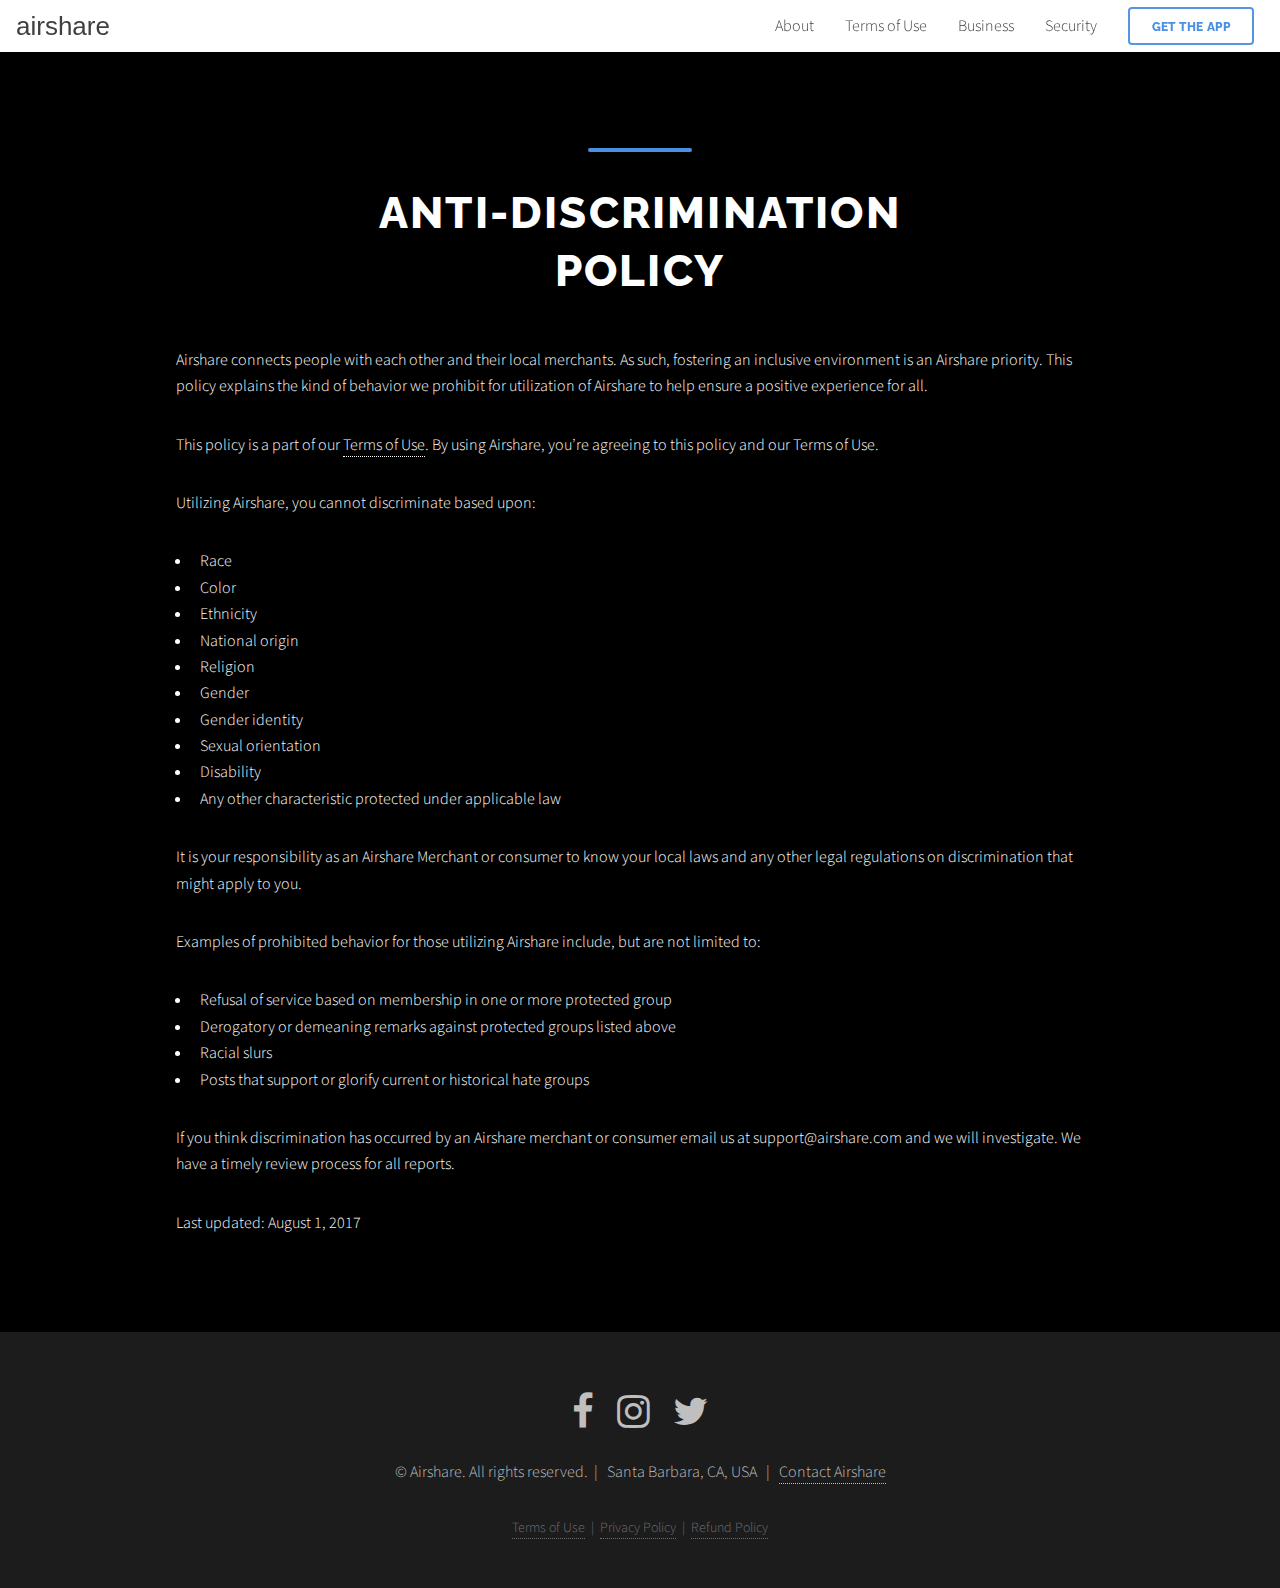
==== commit 5bc0e1d6: "removed airshare from policy page titles" ====
--- a/antidiscrimination_policy.html
+++ b/antidiscrimination_policy.html
@@ -55,7 +55,7 @@
 				<!-- Section -->
 					<section class="main alt">
 						<header>
-							<h1 class="whitetext">AIRSHARE ANTI-DISCRIMINATION</h1>
+							<h1 class="whitetext">Anti-Discrimination Policy</h1>
 							
 						</header>
 						<div class="inner">
